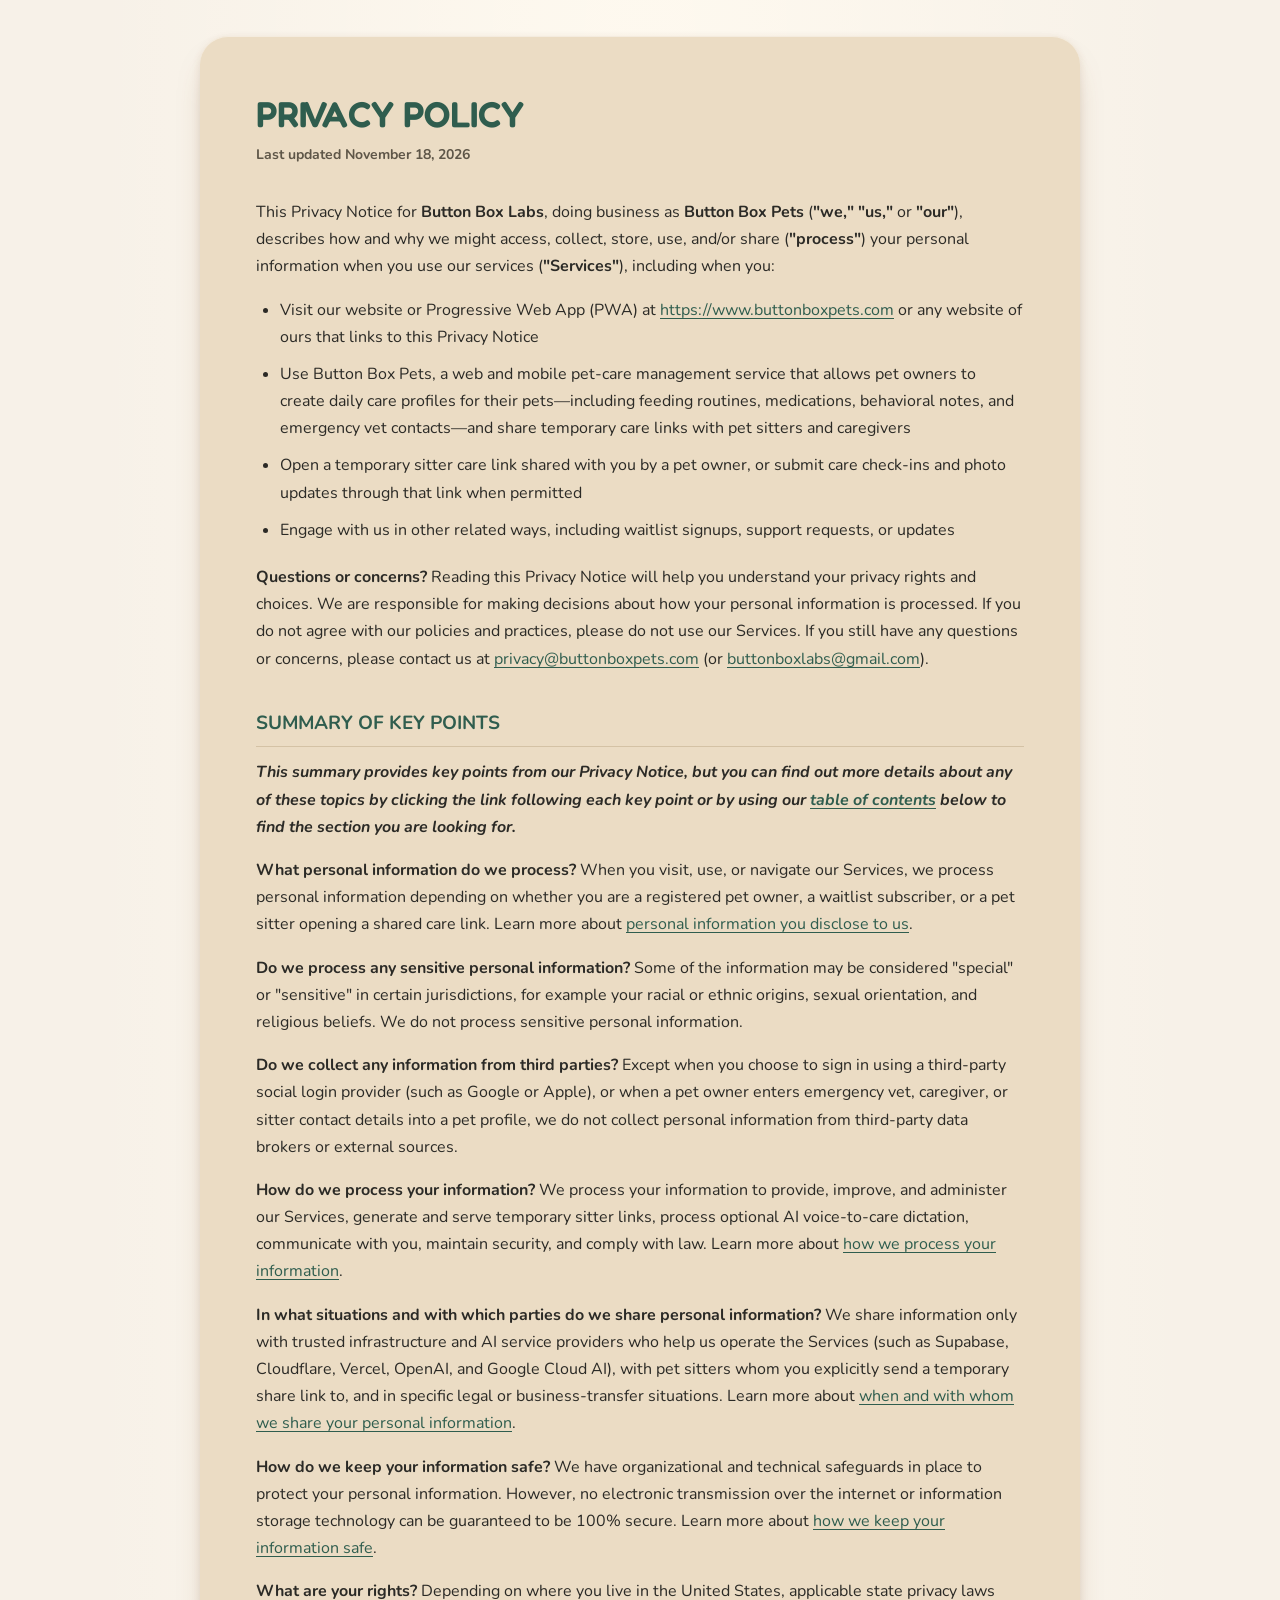
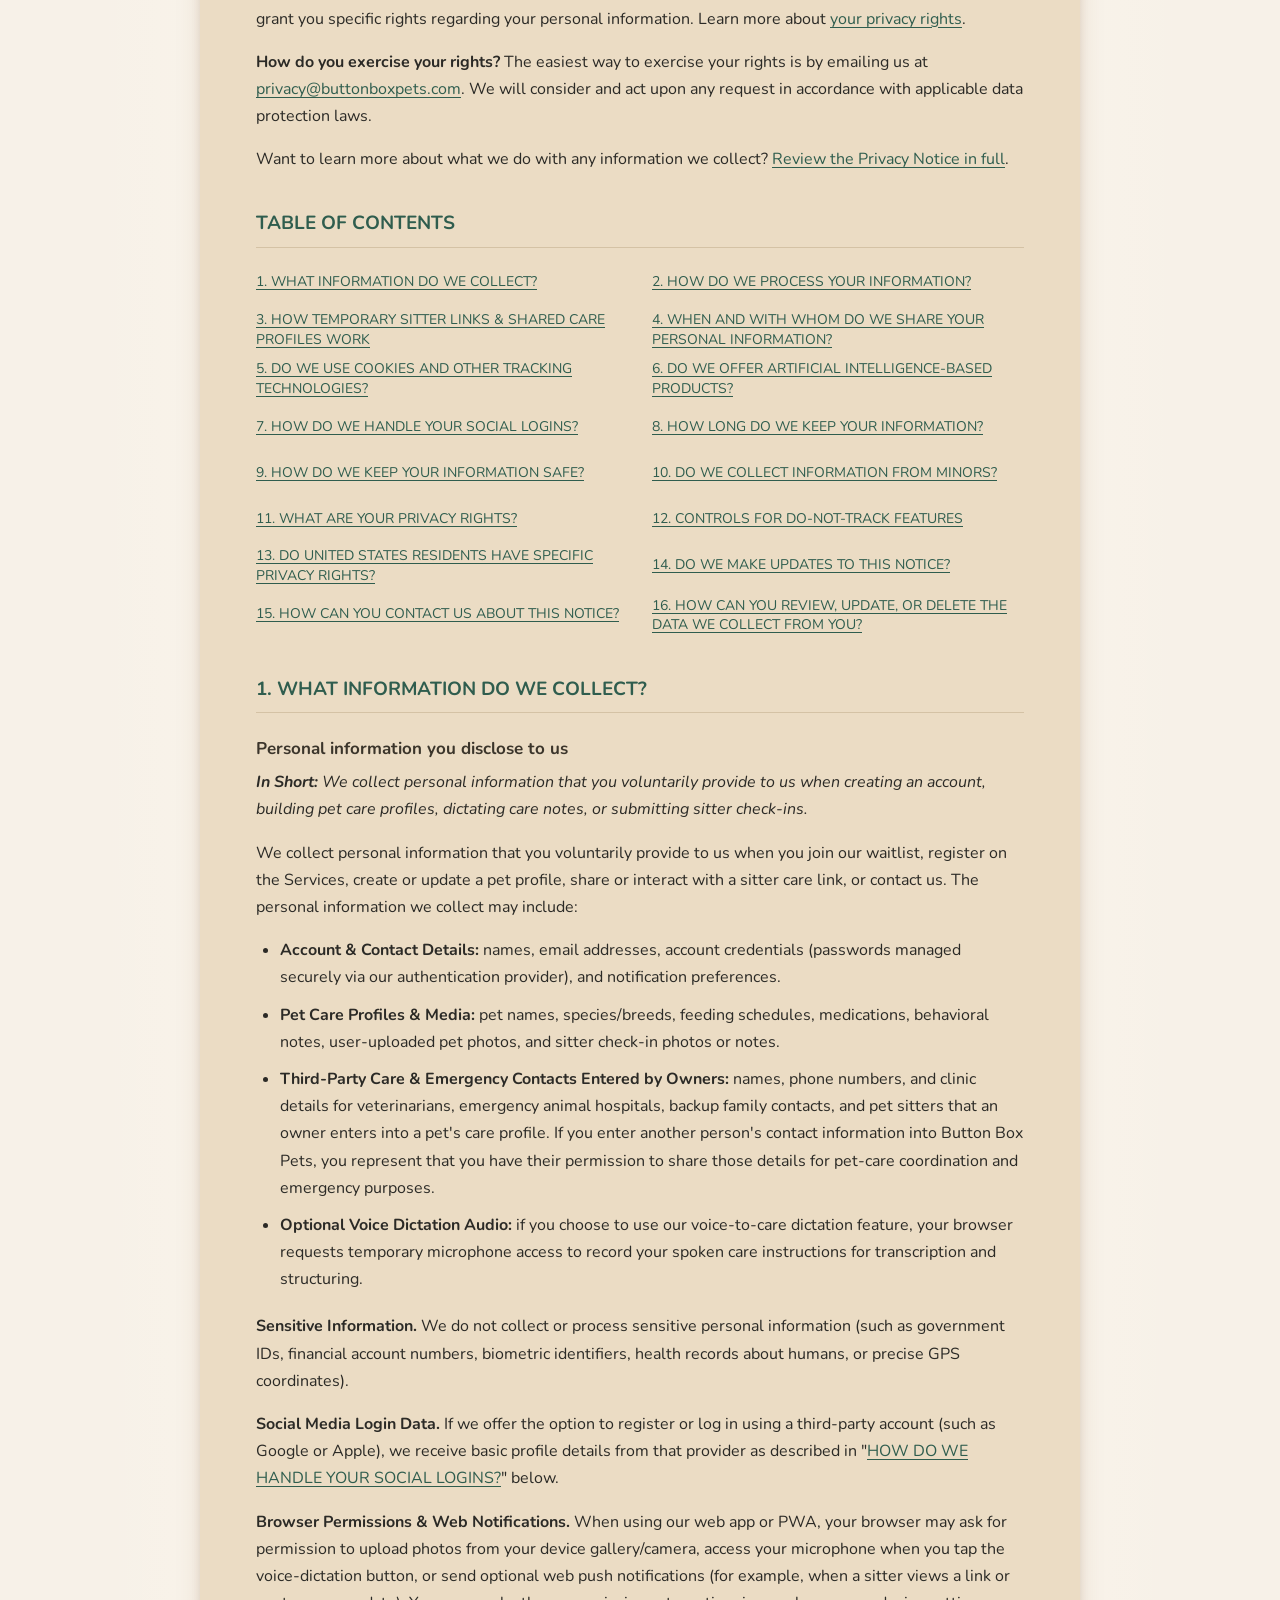
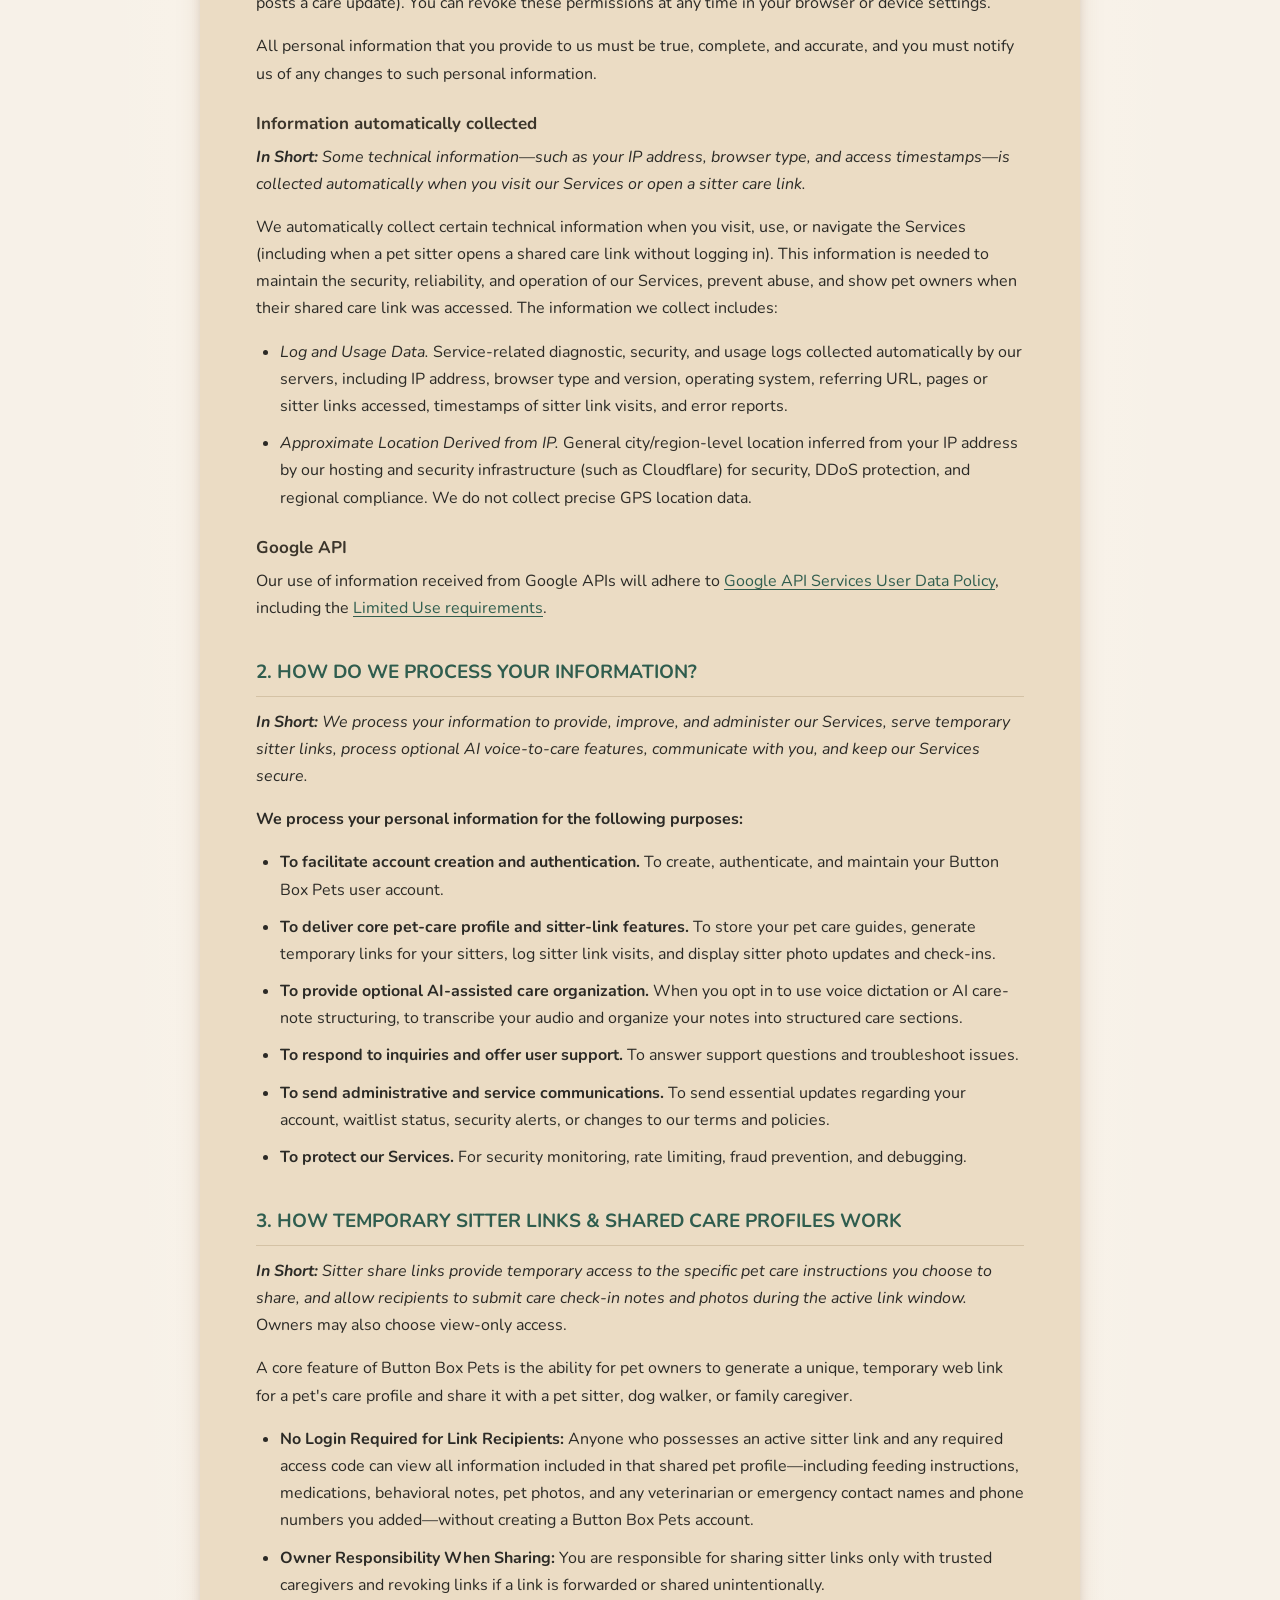
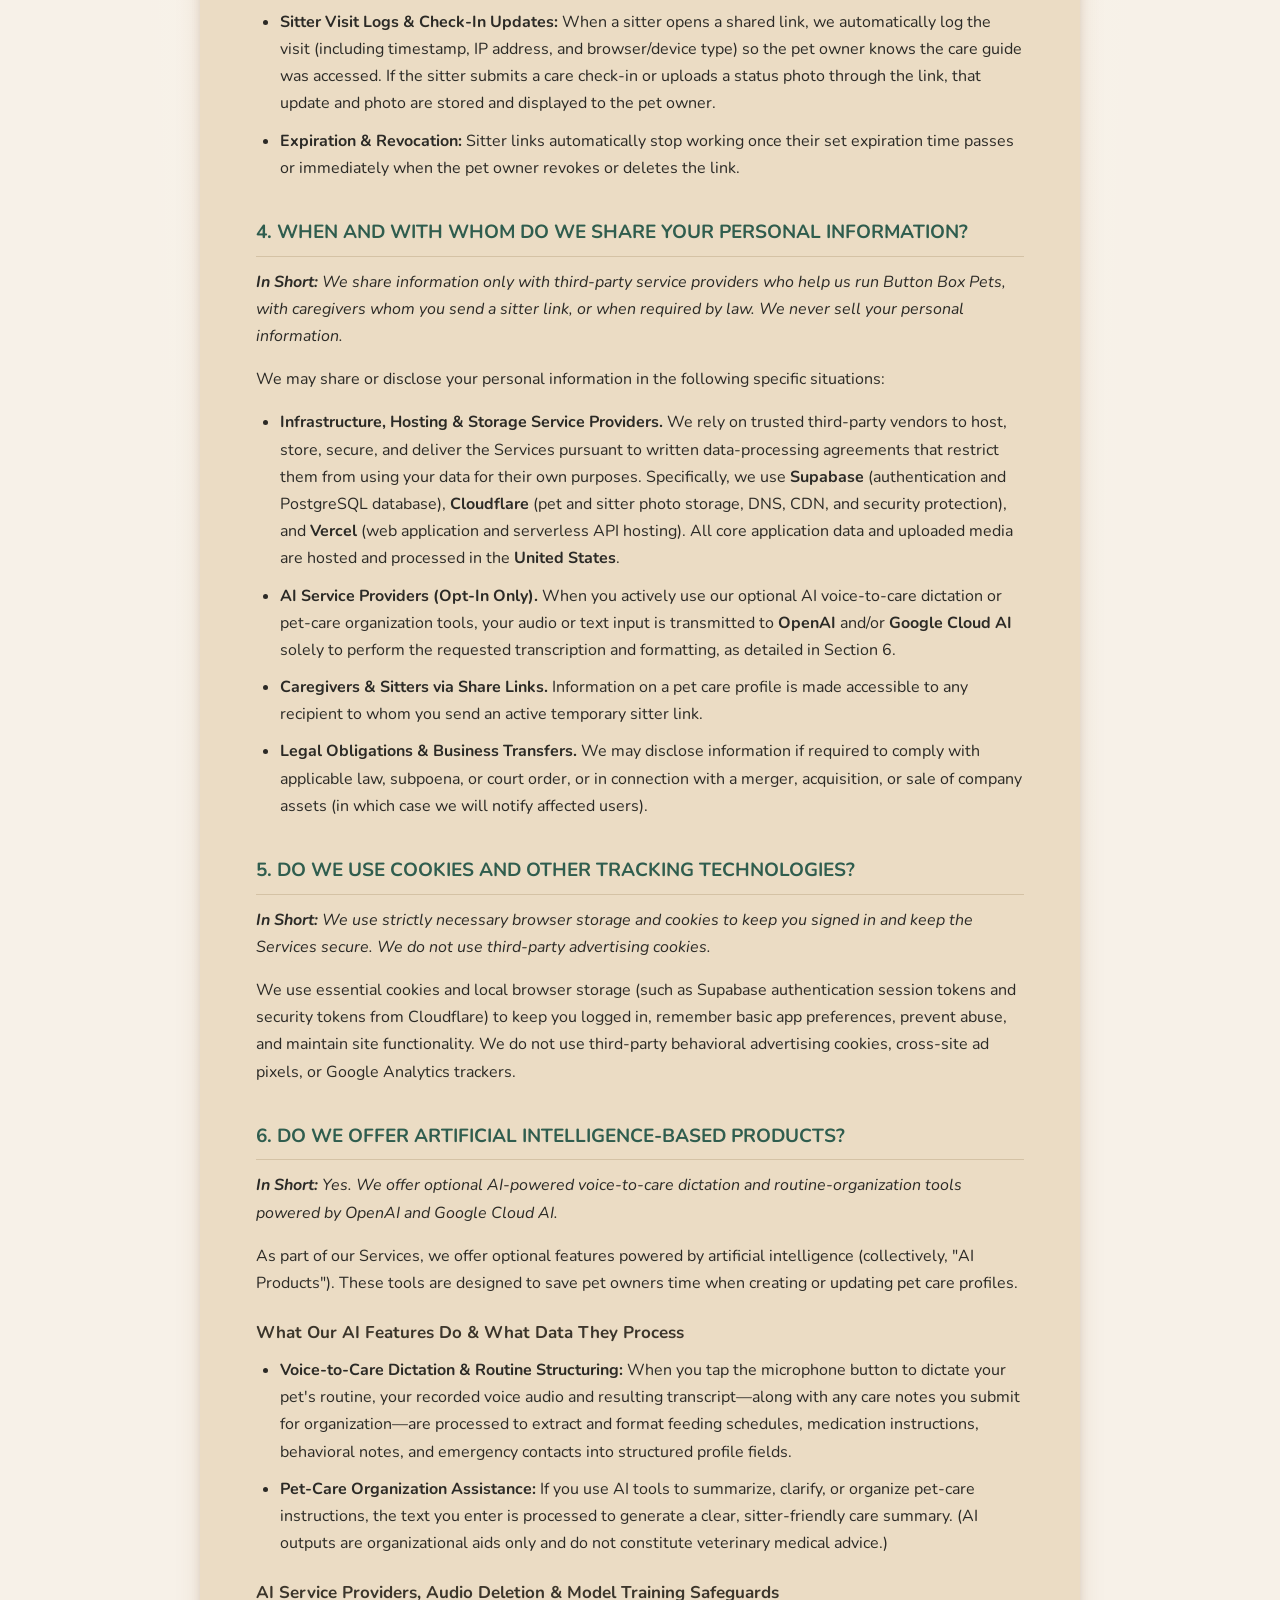
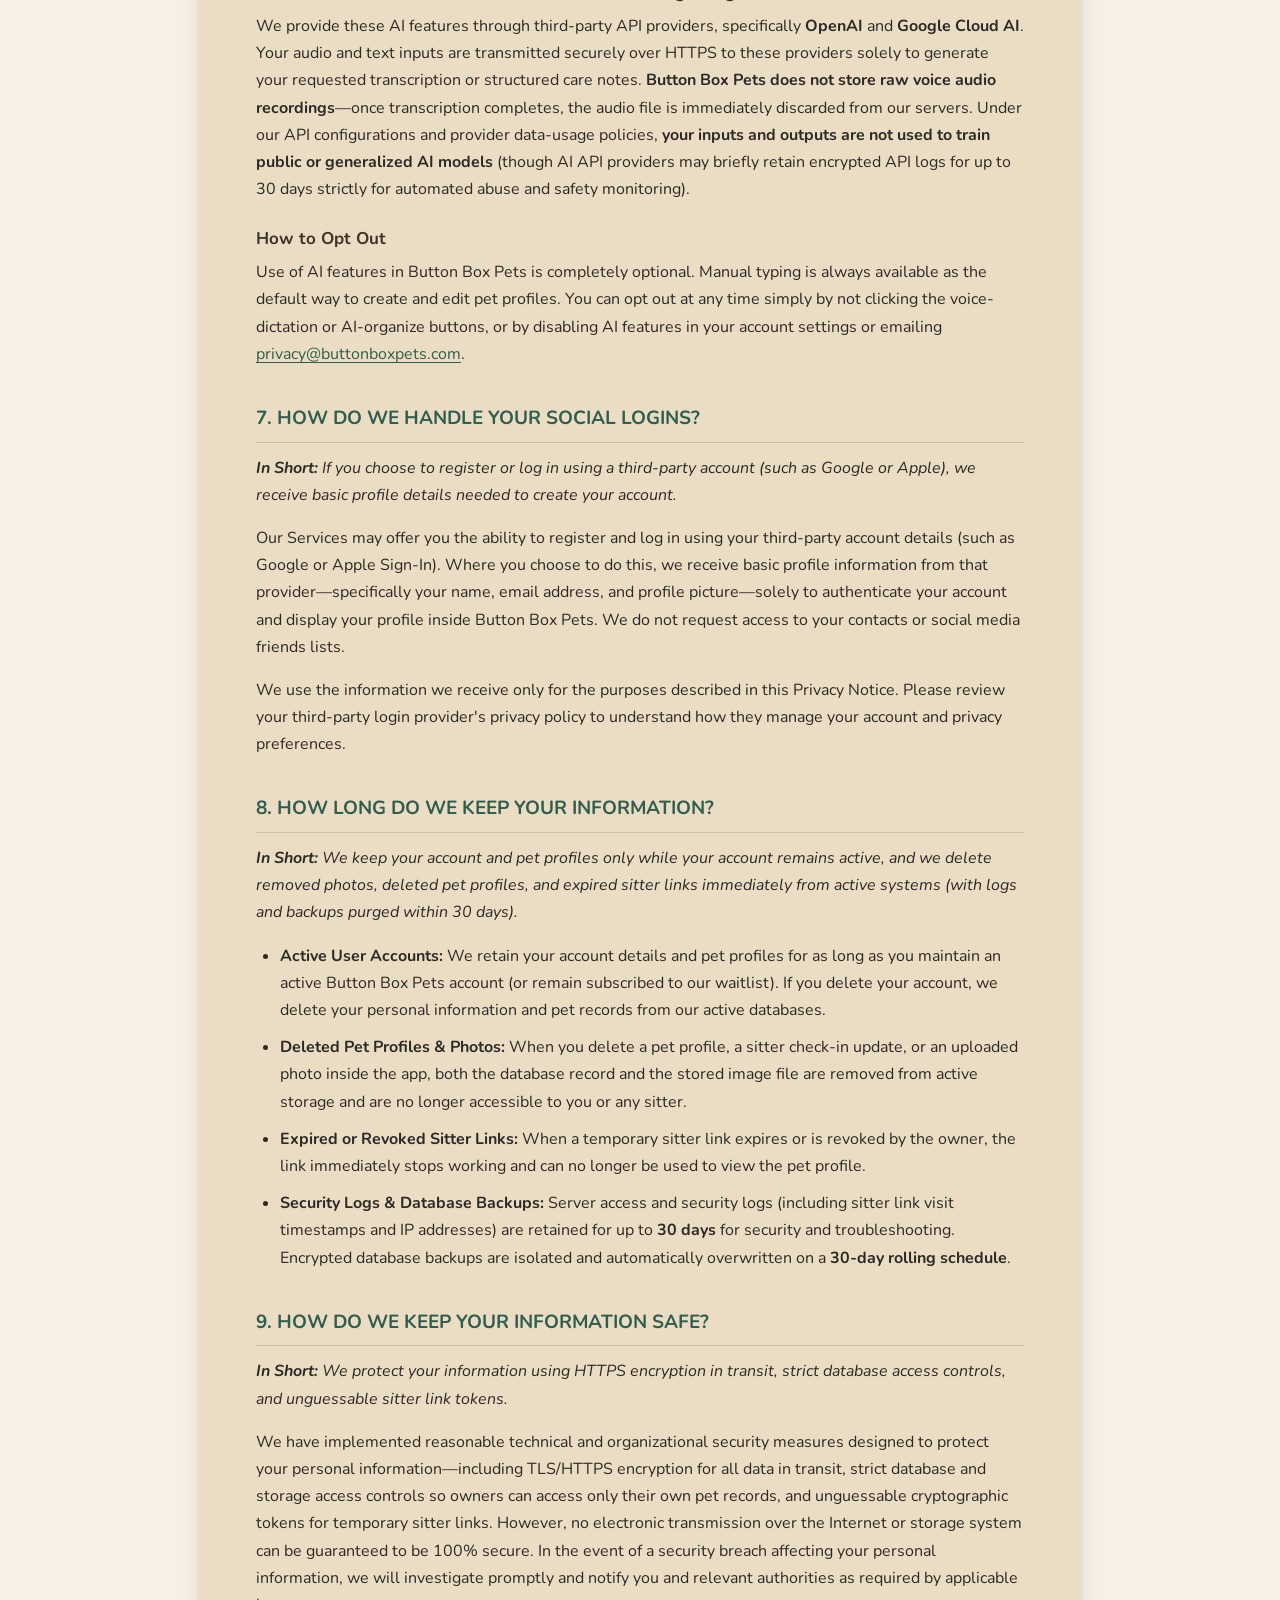
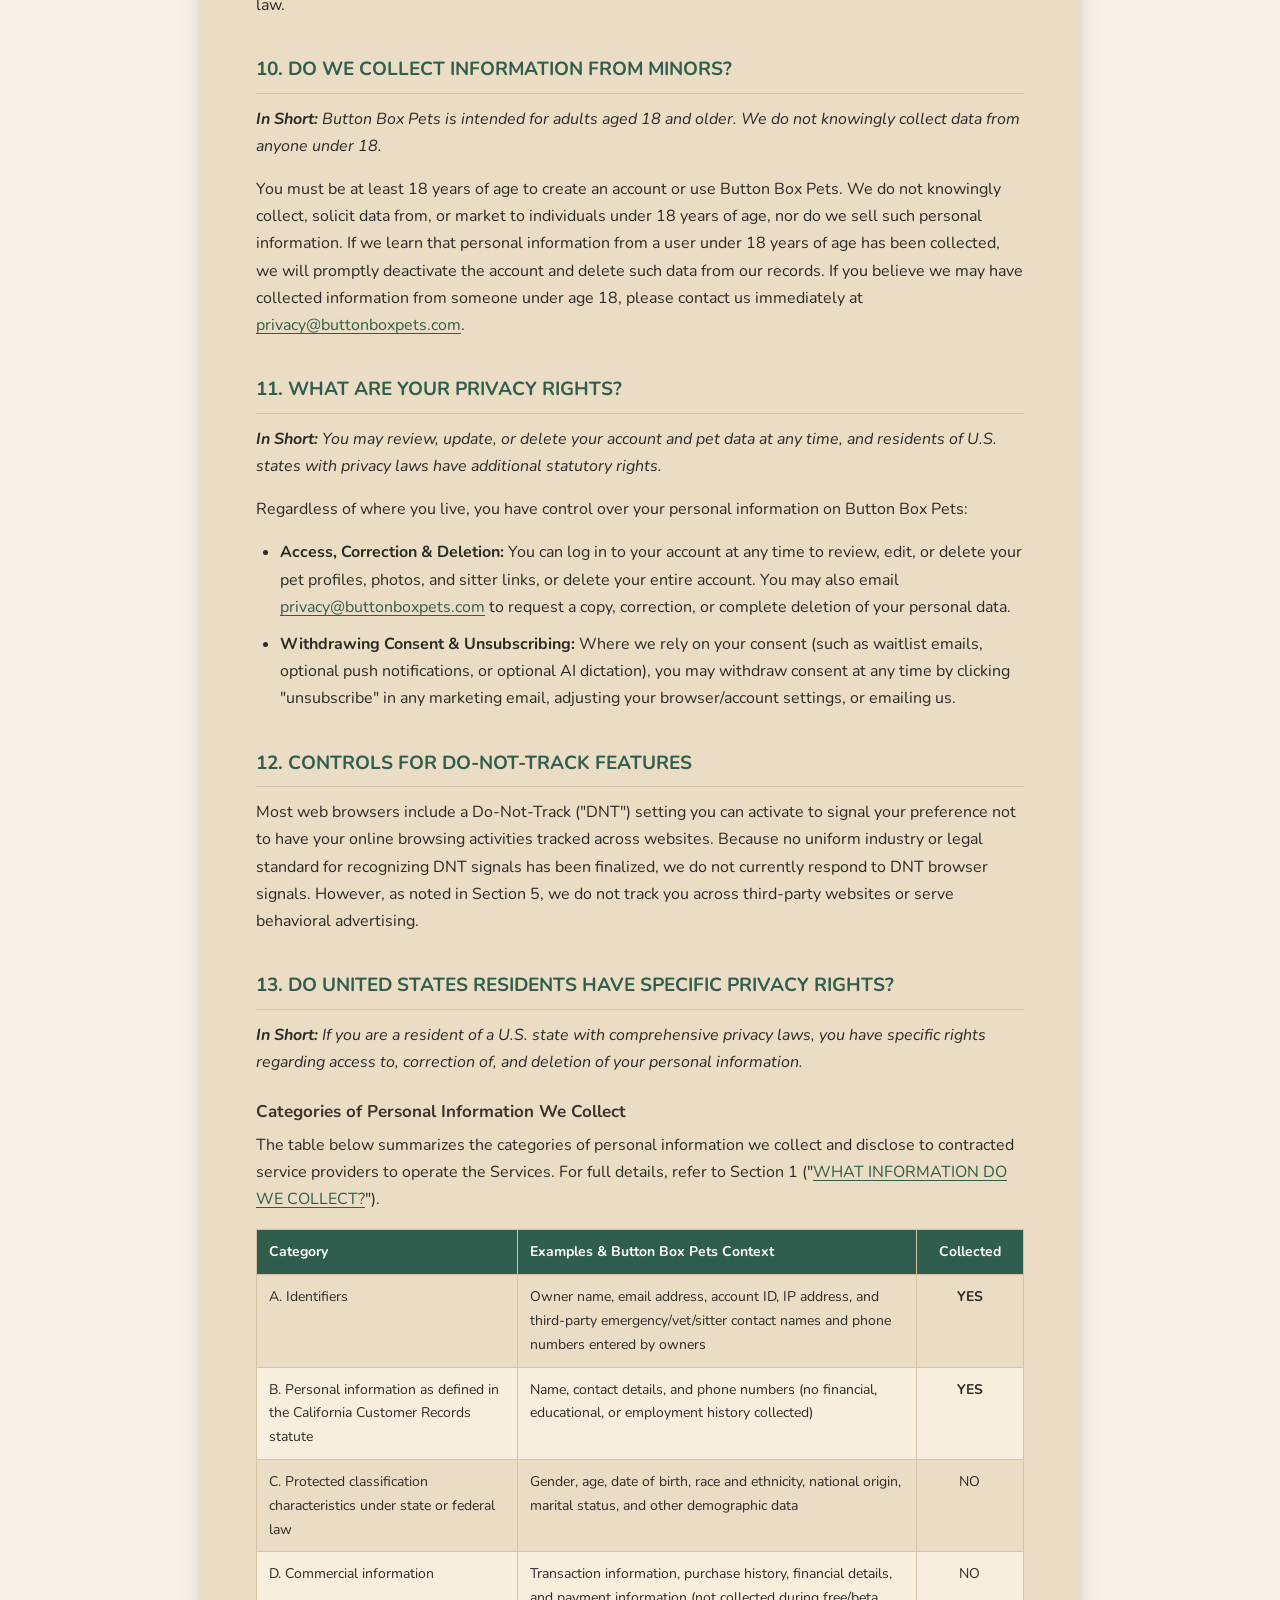
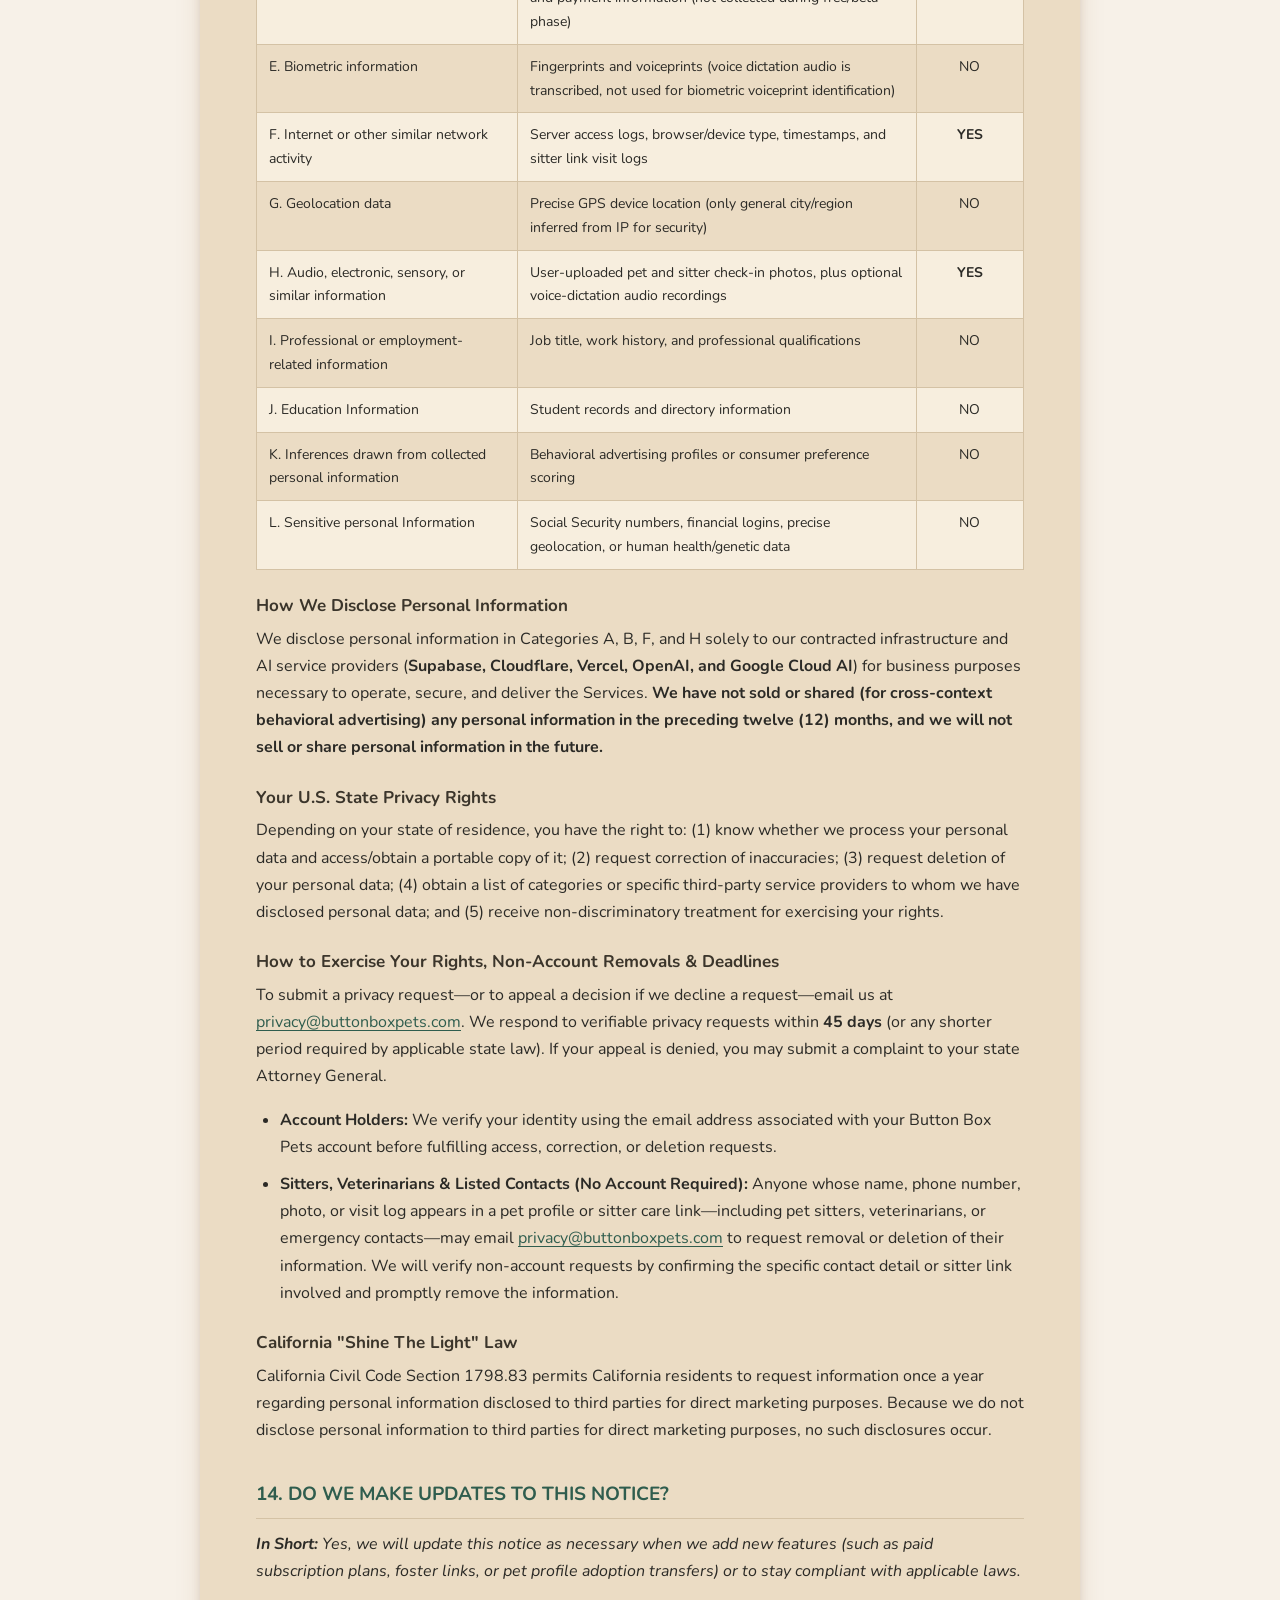
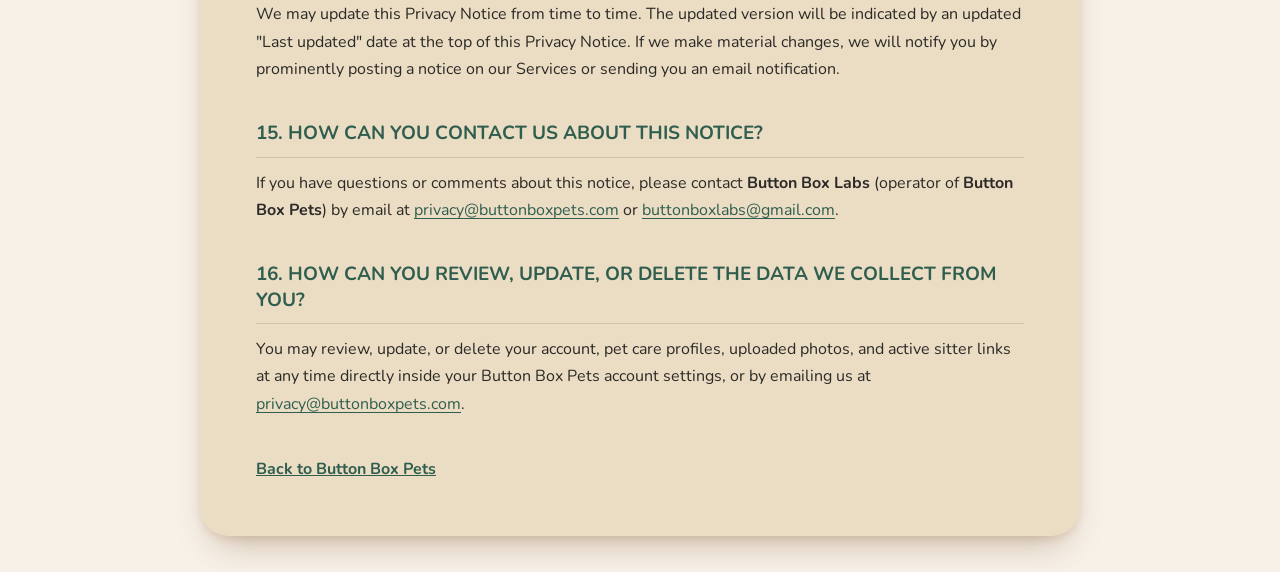
==== privacy.html @ 8d951b31 "adding legal pages" ====
<!DOCTYPE html>
<html lang="en">
  <head>
    <meta charset="UTF-8">
    <meta name="viewport" content="width=device-width, initial-scale=1">
    <meta name="theme-color" content="#F7F1E8">
    <title>Privacy Policy | Button Box Pets</title>
    <link rel="preconnect" href="https://fonts.googleapis.com">
    <link rel="preconnect" href="https://fonts.gstatic.com" crossorigin>
    <link href="https://fonts.googleapis.com/css2?family=Fredoka:wght@600&family=Nunito:wght@400;600;700;800&display=swap" rel="stylesheet">
    <link rel="stylesheet" href="legal.css">
  </head>
  <body class="legal-page">
    <main class="legal-card privacy-card">
      <article id="privacy-content" class="bbp-privacy">
      <h1>PRIVACY POLICY</h1>
        <div class="subtitle">Last updated November 18, 2026</div>
        <p>This Privacy Notice for <strong>Button Box Labs</strong>, doing business as <strong>Button Box Pets</strong> (<strong>"we," "us,"</strong> or <strong>"our"</strong>), describes how and why we might access, collect, store, use, and/or share (<strong>"process"</strong>) your personal information when you use our services (<strong>"Services"</strong>), including when you:</p>
        <ul>
          <li>Visit our website or Progressive Web App (PWA) at <a target="_blank" rel="noopener" href="https://www.buttonboxpets.com">https://www.buttonboxpets.com</a> or any website of ours that links to this Privacy Notice</li>
          <li>Use Button Box Pets, a web and mobile pet-care management service that allows pet owners to create daily care profiles for their pets—including feeding routines, medications, behavioral notes, and emergency vet contacts—and share temporary care links with pet sitters and caregivers</li>
          <li>Open a temporary sitter care link shared with you by a pet owner, or submit care check-ins and photo updates through that link when permitted</li>
          <li>Engage with us in other related ways, including waitlist signups, support requests, or updates</li>
        </ul>
        <p><strong>Questions or concerns?</strong> Reading this Privacy Notice will help you understand your privacy rights and choices. We are responsible for making decisions about how your personal information is processed. If you do not agree with our policies and practices, please do not use our Services. If you still have any questions or concerns, please contact us at <a href="mailto:privacy@buttonboxpets.com">privacy@buttonboxpets.com</a> (or <a href="mailto:buttonboxlabs@gmail.com">buttonboxlabs@gmail.com</a>).</p>
        <h2>SUMMARY OF KEY POINTS</h2>
        <p><strong><em>This summary provides key points from our Privacy Notice, but you can find out more details about any of these topics by clicking the link following each key point or by using our <a href="#toc">table of contents</a> below to find the section you are looking for.</em></strong></p>
        <p><strong>What personal information do we process?</strong> When you visit, use, or navigate our Services, we process personal information depending on whether you are a registered pet owner, a waitlist subscriber, or a pet sitter opening a shared care link. Learn more about <a href="#personalinfo">personal information you disclose to us</a>.</p>
        <p><strong>Do we process any sensitive personal information?</strong> Some of the information may be considered "special" or "sensitive" in certain jurisdictions, for example your racial or ethnic origins, sexual orientation, and religious beliefs. We do not process sensitive personal information.</p>
        <p><strong>Do we collect any information from third parties?</strong> Except when you choose to sign in using a third-party social login provider (such as Google or Apple), or when a pet owner enters emergency vet, caregiver, or sitter contact details into a pet profile, we do not collect personal information from third-party data brokers or external sources.</p>
        <p><strong>How do we process your information?</strong> We process your information to provide, improve, and administer our Services, generate and serve temporary sitter links, process optional AI voice-to-care dictation, communicate with you, maintain security, and comply with law. Learn more about <a href="#infouse">how we process your information</a>.</p>
        <p><strong>In what situations and with which parties do we share personal information?</strong> We share information only with trusted infrastructure and AI service providers who help us operate the Services (such as Supabase, Cloudflare, Vercel, OpenAI, and Google Cloud AI), with pet sitters whom you explicitly send a temporary share link to, and in specific legal or business-transfer situations. Learn more about <a href="#whoshare">when and with whom we share your personal information</a>.</p>
        <p><strong>How do we keep your information safe?</strong> We have organizational and technical safeguards in place to protect your personal information. However, no electronic transmission over the internet or information storage technology can be guaranteed to be 100% secure. Learn more about <a href="#infosafe">how we keep your information safe</a>.</p>
        <p><strong>What are your rights?</strong> Depending on where you live in the United States, applicable state privacy laws grant you specific rights regarding your personal information. Learn more about <a href="#privacyrights">your privacy rights</a>.</p>
        <p><strong>How do you exercise your rights?</strong> The easiest way to exercise your rights is by emailing us at <a href="mailto:privacy@buttonboxpets.com">privacy@buttonboxpets.com</a>. We will consider and act upon any request in accordance with applicable data protection laws.</p>
        <p>Want to learn more about what we do with any information we collect? <a href="#toc">Review the Privacy Notice in full</a>.</p>
        <h2 id="toc">TABLE OF CONTENTS</h2>
        <ul class="privacy-toc">
          <li><a href="#infocollect">1. WHAT INFORMATION DO WE COLLECT?</a></li>
          <li><a href="#infouse">2. HOW DO WE PROCESS YOUR INFORMATION?</a></li>
          <li><a href="#legalbases">3. HOW TEMPORARY SITTER LINKS &amp; SHARED CARE PROFILES WORK</a></li>
          <li><a href="#whoshare">4. WHEN AND WITH WHOM DO WE SHARE YOUR PERSONAL INFORMATION?</a></li>
          <li><a href="#cookies">5. DO WE USE COOKIES AND OTHER TRACKING TECHNOLOGIES?</a></li>
          <li><a href="#ai">6. DO WE OFFER ARTIFICIAL INTELLIGENCE-BASED PRODUCTS?</a></li>
          <li><a href="#sociallogins">7. HOW DO WE HANDLE YOUR SOCIAL LOGINS?</a></li>
          <li><a href="#inforetain">8. HOW LONG DO WE KEEP YOUR INFORMATION?</a></li>
          <li><a href="#infosafe">9. HOW DO WE KEEP YOUR INFORMATION SAFE?</a></li>
          <li><a href="#infominors">10. DO WE COLLECT INFORMATION FROM MINORS?</a></li>
          <li><a href="#privacyrights">11. WHAT ARE YOUR PRIVACY RIGHTS?</a></li>
          <li><a href="#DNT">12. CONTROLS FOR DO-NOT-TRACK FEATURES</a></li>
          <li><a href="#uslaws">13. DO UNITED STATES RESIDENTS HAVE SPECIFIC PRIVACY RIGHTS?</a></li>
          <li><a href="#policyupdates">14. DO WE MAKE UPDATES TO THIS NOTICE?</a></li>
          <li><a href="#contact">15. HOW CAN YOU CONTACT US ABOUT THIS NOTICE?</a></li>
          <li><a href="#request">16. HOW CAN YOU REVIEW, UPDATE, OR DELETE THE DATA WE COLLECT FROM YOU?</a></li>
        </ul>
        <h2 id="infocollect">1. WHAT INFORMATION DO WE COLLECT?</h2>
        <h3 id="personalinfo">Personal information you disclose to us</h3>
        <p><strong><em>In Short:</em></strong> <em>We collect personal information that you voluntarily provide to us when creating an account, building pet care profiles, dictating care notes, or submitting sitter check-ins.</em></p>
        <p>We collect personal information that you voluntarily provide to us when you join our waitlist, register on the Services, create or update a pet profile, share or interact with a sitter care link, or contact us. The personal information we collect may include:</p>
        <ul>
          <li><strong>Account &amp; Contact Details:</strong> names, email addresses, account credentials (passwords managed securely via our authentication provider), and notification preferences.</li>
          <li><strong>Pet Care Profiles &amp; Media:</strong> pet names, species/breeds, feeding schedules, medications, behavioral notes, user-uploaded pet photos, and sitter check-in photos or notes.</li>
          <li><strong>Third-Party Care &amp; Emergency Contacts Entered by Owners:</strong> names, phone numbers, and clinic details for veterinarians, emergency animal hospitals, backup family contacts, and pet sitters that an owner enters into a pet's care profile. If you enter another person's contact information into Button Box Pets, you represent that you have their permission to share those details for pet-care coordination and emergency purposes.</li>
          <li><strong>Optional Voice Dictation Audio:</strong> if you choose to use our voice-to-care dictation feature, your browser requests temporary microphone access to record your spoken care instructions for transcription and structuring.</li>
        </ul>
        <p id="sensitiveinfo"><strong>Sensitive Information.</strong> We do not collect or process sensitive personal information (such as government IDs, financial account numbers, biometric identifiers, health records about humans, or precise GPS coordinates).</p>
        <p><strong>Social Media Login Data.</strong> If we offer the option to register or log in using a third-party account (such as Google or Apple), we receive basic profile details from that provider as described in "<a href="#sociallogins">HOW DO WE HANDLE YOUR SOCIAL LOGINS?</a>" below.</p>
        <p><strong>Browser Permissions &amp; Web Notifications.</strong> When using our web app or PWA, your browser may ask for permission to upload photos from your device gallery/camera, access your microphone when you tap the voice-dictation button, or send optional web push notifications (for example, when a sitter views a link or posts a care update). You can revoke these permissions at any time in your browser or device settings.</p>
        <p>All personal information that you provide to us must be true, complete, and accurate, and you must notify us of any changes to such personal information.</p>
        <h3>Information automatically collected</h3>
        <p><strong><em>In Short:</em></strong> <em>Some technical information—such as your IP address, browser type, and access timestamps—is collected automatically when you visit our Services or open a sitter care link.</em></p>
        <p>We automatically collect certain technical information when you visit, use, or navigate the Services (including when a pet sitter opens a shared care link without logging in). This information is needed to maintain the security, reliability, and operation of our Services, prevent abuse, and show pet owners when their shared care link was accessed. The information we collect includes:</p>
        <ul>
          <li><em>Log and Usage Data.</em> Service-related diagnostic, security, and usage logs collected automatically by our servers, including IP address, browser type and version, operating system, referring URL, pages or sitter links accessed, timestamps of sitter link visits, and error reports.</li>
          <li><em>Approximate Location Derived from IP.</em> General city/region-level location inferred from your IP address by our hosting and security infrastructure (such as Cloudflare) for security, DDoS protection, and regional compliance. We do not collect precise GPS location data.</li>
        </ul>
        <h3>Google API</h3>
        <p>Our use of information received from Google APIs will adhere to <a href="https://developers.google.com/terms/api-services-user-data-policy" rel="noopener noreferrer" target="_blank">Google API Services User Data Policy</a>, including the <a href="https://developers.google.com/terms/api-services-user-data-policy#limited-use" rel="noopener noreferrer" target="_blank">Limited Use requirements</a>.</p>
        <h2 id="infouse">2. HOW DO WE PROCESS YOUR INFORMATION?</h2>
        <p><strong><em>In Short:</em></strong> <em>We process your information to provide, improve, and administer our Services, serve temporary sitter links, process optional AI voice-to-care features, communicate with you, and keep our Services secure.</em></p>
        <p><strong>We process your personal information for the following purposes:</strong></p>
        <ul>
          <li><strong>To facilitate account creation and authentication.</strong> To create, authenticate, and maintain your Button Box Pets user account.</li>
          <li><strong>To deliver core pet-care profile and sitter-link features.</strong> To store your pet care guides, generate temporary links for your sitters, log sitter link visits, and display sitter photo updates and check-ins.</li>
          <li><strong>To provide optional AI-assisted care organization.</strong> When you opt in to use voice dictation or AI care-note structuring, to transcribe your audio and organize your notes into structured care sections.</li>
          <li><strong>To respond to inquiries and offer user support.</strong> To answer support questions and troubleshoot issues.</li>
          <li><strong>To send administrative and service communications.</strong> To send essential updates regarding your account, waitlist status, security alerts, or changes to our terms and policies.</li>
          <li><strong>To protect our Services.</strong> For security monitoring, rate limiting, fraud prevention, and debugging.</li>
        </ul>
        <h2 id="legalbases">3. HOW TEMPORARY SITTER LINKS &amp; SHARED CARE PROFILES WORK</h2>
        <p><strong><em>In Short:</em></strong> <em>Sitter share links provide temporary access to the specific pet care instructions you choose to share, and allow recipients to submit care check-in notes and photos during the active link window.</em> Owners may also choose view-only access.</p>
        <p>A core feature of Button Box Pets is the ability for pet owners to generate a unique, temporary web link for a pet's care profile and share it with a pet sitter, dog walker, or family caregiver.</p>
        <ul>
          <li><strong>No Login Required for Link Recipients:</strong> Anyone who possesses an active sitter link and any required access code can view all information included in that shared pet profile—including feeding instructions, medications, behavioral notes, pet photos, and any veterinarian or emergency contact names and phone numbers you added—without creating a Button Box Pets account.</li>
          <li><strong>Owner Responsibility When Sharing:</strong> You are responsible for sharing sitter links only with trusted caregivers and revoking links if a link is forwarded or shared unintentionally.</li>
          <li><strong>Sitter Visit Logs &amp; Check-In Updates:</strong> When a sitter opens a shared link, we automatically log the visit (including timestamp, IP address, and browser/device type) so the pet owner knows the care guide was accessed. If the sitter submits a care check-in or uploads a status photo through the link, that update and photo are stored and displayed to the pet owner.</li>
          <li><strong>Expiration &amp; Revocation:</strong> Sitter links automatically stop working once their set expiration time passes or immediately when the pet owner revokes or deletes the link.</li>
        </ul>
        <h2 id="whoshare">4. WHEN AND WITH WHOM DO WE SHARE YOUR PERSONAL INFORMATION?</h2>
        <p><strong><em>In Short:</em></strong> <em>We share information only with third-party service providers who help us run Button Box Pets, with caregivers whom you send a sitter link, or when required by law. We never sell your personal information.</em></p>
        <p>We may share or disclose your personal information in the following specific situations:</p>
        <ul>
          <li><strong>Infrastructure, Hosting &amp; Storage Service Providers.</strong> We rely on trusted third-party vendors to host, store, secure, and deliver the Services pursuant to written data-processing agreements that restrict them from using your data for their own purposes. Specifically, we use <strong>Supabase</strong> (authentication and PostgreSQL database), <strong>Cloudflare</strong> (pet and sitter photo storage, DNS, CDN, and security protection), and <strong>Vercel</strong> (web application and serverless API hosting). All core application data and uploaded media are hosted and processed in the <strong>United States</strong>.</li>
          <li><strong>AI Service Providers (Opt-In Only).</strong> When you actively use our optional AI voice-to-care dictation or pet-care organization tools, your audio or text input is transmitted to <strong>OpenAI</strong> and/or <strong>Google Cloud AI</strong> solely to perform the requested transcription and formatting, as detailed in Section 6.</li>
          <li><strong>Caregivers &amp; Sitters via Share Links.</strong> Information on a pet care profile is made accessible to any recipient to whom you send an active temporary sitter link.</li>
          <li><strong>Legal Obligations &amp; Business Transfers.</strong> We may disclose information if required to comply with applicable law, subpoena, or court order, or in connection with a merger, acquisition, or sale of company assets (in which case we will notify affected users).</li>
        </ul>
        <h2 id="cookies">5. DO WE USE COOKIES AND OTHER TRACKING TECHNOLOGIES?</h2>
        <p><strong><em>In Short:</em></strong> <em>We use strictly necessary browser storage and cookies to keep you signed in and keep the Services secure. We do not use third-party advertising cookies.</em></p>
        <p>We use essential cookies and local browser storage (such as Supabase authentication session tokens and security tokens from Cloudflare) to keep you logged in, remember basic app preferences, prevent abuse, and maintain site functionality. We do not use third-party behavioral advertising cookies, cross-site ad pixels, or Google Analytics trackers.</p>
        <h2 id="ai">6. DO WE OFFER ARTIFICIAL INTELLIGENCE-BASED PRODUCTS?</h2>
        <p><strong><em>In Short:</em></strong> <em>Yes. We offer optional AI-powered voice-to-care dictation and routine-organization tools powered by OpenAI and Google Cloud AI.</em></p>
        <p>As part of our Services, we offer optional features powered by artificial intelligence (collectively, "AI Products"). These tools are designed to save pet owners time when creating or updating pet care profiles.</p>
        <h3>What Our AI Features Do &amp; What Data They Process</h3>
        <ul>
          <li><strong>Voice-to-Care Dictation &amp; Routine Structuring:</strong> When you tap the microphone button to dictate your pet's routine, your recorded voice audio and resulting transcript—along with any care notes you submit for organization—are processed to extract and format feeding schedules, medication instructions, behavioral notes, and emergency contacts into structured profile fields.</li>
          <li><strong>Pet-Care Organization Assistance:</strong> If you use AI tools to summarize, clarify, or organize pet-care instructions, the text you enter is processed to generate a clear, sitter-friendly care summary. (AI outputs are organizational aids only and do not constitute veterinary medical advice.)</li>
        </ul>
        <h3>AI Service Providers, Audio Deletion &amp; Model Training Safeguards</h3>
        <p>We provide these AI features through third-party API providers, specifically <strong>OpenAI</strong> and <strong>Google Cloud AI</strong>. Your audio and text inputs are transmitted securely over HTTPS to these providers solely to generate your requested transcription or structured care notes. <strong>Button Box Pets does not store raw voice audio recordings</strong>—once transcription completes, the audio file is immediately discarded from our servers. Under our API configurations and provider data-usage policies, <strong>your inputs and outputs are not used to train public or generalized AI models</strong> (though AI API providers may briefly retain encrypted API logs for up to 30 days strictly for automated abuse and safety monitoring).</p>
        <h3>How to Opt Out</h3>
        <p>Use of AI features in Button Box Pets is completely optional. Manual typing is always available as the default way to create and edit pet profiles. You can opt out at any time simply by not clicking the voice-dictation or AI-organize buttons, or by disabling AI features in your account settings or emailing <a href="mailto:privacy@buttonboxpets.com">privacy@buttonboxpets.com</a>.</p>
        <h2 id="sociallogins">7. HOW DO WE HANDLE YOUR SOCIAL LOGINS?</h2>
        <p><strong><em>In Short:</em></strong> <em>If you choose to register or log in using a third-party account (such as Google or Apple), we receive basic profile details needed to create your account.</em></p>
        <p>Our Services may offer you the ability to register and log in using your third-party account details (such as Google or Apple Sign-In). Where you choose to do this, we receive basic profile information from that provider—specifically your name, email address, and profile picture—solely to authenticate your account and display your profile inside Button Box Pets. We do not request access to your contacts or social media friends lists.</p>
        <p>We use the information we receive only for the purposes described in this Privacy Notice. Please review your third-party login provider's privacy policy to understand how they manage your account and privacy preferences.</p>
        <h2 id="inforetain">8. HOW LONG DO WE KEEP YOUR INFORMATION?</h2>
        <p><strong><em>In Short:</em></strong> <em>We keep your account and pet profiles only while your account remains active, and we delete removed photos, deleted pet profiles, and expired sitter links immediately from active systems (with logs and backups purged within 30 days).</em></p>
        <ul>
          <li><strong>Active User Accounts:</strong> We retain your account details and pet profiles for as long as you maintain an active Button Box Pets account (or remain subscribed to our waitlist). If you delete your account, we delete your personal information and pet records from our active databases.</li>
          <li><strong>Deleted Pet Profiles &amp; Photos:</strong> When you delete a pet profile, a sitter check-in update, or an uploaded photo inside the app, both the database record and the stored image file are removed from active storage and are no longer accessible to you or any sitter.</li>
          <li><strong>Expired or Revoked Sitter Links:</strong> When a temporary sitter link expires or is revoked by the owner, the link immediately stops working and can no longer be used to view the pet profile.</li>
          <li><strong>Security Logs &amp; Database Backups:</strong> Server access and security logs (including sitter link visit timestamps and IP addresses) are retained for up to <strong>30 days</strong> for security and troubleshooting. Encrypted database backups are isolated and automatically overwritten on a <strong>30-day rolling schedule</strong>.</li>
        </ul>
        <h2 id="infosafe">9. HOW DO WE KEEP YOUR INFORMATION SAFE?</h2>
        <p><strong><em>In Short:</em></strong> <em>We protect your information using HTTPS encryption in transit, strict database access controls, and unguessable sitter link tokens.</em></p>
        <p>We have implemented reasonable technical and organizational security measures designed to protect your personal information—including TLS/HTTPS encryption for all data in transit, strict database and storage access controls so owners can access only their own pet records, and unguessable cryptographic tokens for temporary sitter links. However, no electronic transmission over the Internet or storage system can be guaranteed to be 100% secure. In the event of a security breach affecting your personal information, we will investigate promptly and notify you and relevant authorities as required by applicable law.</p>
        <h2 id="infominors">10. DO WE COLLECT INFORMATION FROM MINORS?</h2>
        <p><strong><em>In Short:</em></strong> <em>Button Box Pets is intended for adults aged 18 and older. We do not knowingly collect data from anyone under 18.</em></p>
        <p>You must be at least 18 years of age to create an account or use Button Box Pets. We do not knowingly collect, solicit data from, or market to individuals under 18 years of age, nor do we sell such personal information. If we learn that personal information from a user under 18 years of age has been collected, we will promptly deactivate the account and delete such data from our records. If you believe we may have collected information from someone under age 18, please contact us immediately at <a href="mailto:privacy@buttonboxpets.com">privacy@buttonboxpets.com</a>.</p>
        <h2 id="privacyrights">11. WHAT ARE YOUR PRIVACY RIGHTS?</h2>
        <p><strong><em>In Short:</em></strong> <em>You may review, update, or delete your account and pet data at any time, and residents of U.S. states with privacy laws have additional statutory rights.</em></p>
        <p>Regardless of where you live, you have control over your personal information on Button Box Pets:</p>
        <ul>
          <li><strong>Access, Correction &amp; Deletion:</strong> You can log in to your account at any time to review, edit, or delete your pet profiles, photos, and sitter links, or delete your entire account. You may also email <a href="mailto:privacy@buttonboxpets.com">privacy@buttonboxpets.com</a> to request a copy, correction, or complete deletion of your personal data.</li>
          <li><strong>Withdrawing Consent &amp; Unsubscribing:</strong> Where we rely on your consent (such as waitlist emails, optional push notifications, or optional AI dictation), you may withdraw consent at any time by clicking "unsubscribe" in any marketing email, adjusting your browser/account settings, or emailing us.</li>
        </ul>
        <h2 id="DNT">12. CONTROLS FOR DO-NOT-TRACK FEATURES</h2>
        <p>Most web browsers include a Do-Not-Track ("DNT") setting you can activate to signal your preference not to have your online browsing activities tracked across websites. Because no uniform industry or legal standard for recognizing DNT signals has been finalized, we do not currently respond to DNT browser signals. However, as noted in Section 5, we do not track you across third-party websites or serve behavioral advertising.</p>
        <h2 id="uslaws">13. DO UNITED STATES RESIDENTS HAVE SPECIFIC PRIVACY RIGHTS?</h2>
        <p><strong><em>In Short:</em></strong> <em>If you are a resident of a U.S. state with comprehensive privacy laws, you have specific rights regarding access to, correction of, and deletion of your personal information.</em></p>
        <h3>Categories of Personal Information We Collect</h3>
        <p>The table below summarizes the categories of personal information we collect and disclose to contracted service providers to operate the Services. For full details, refer to Section 1 ("<a href="#infocollect">WHAT INFORMATION DO WE COLLECT?</a>").</p>
        <p class="privacy-table-hint">Scroll sideways to view the full table.</p>
        <div class="privacy-table-wrap" role="region" aria-label="Categories of personal information" tabindex="0">
          <table>
          <thead>
            <tr>
              <th scope="col" style="width: 34%;">Category</th>
              <th scope="col" style="width: 52%;">Examples &amp; Button Box Pets Context</th>
              <th scope="col" style="width: 14%; text-align: center;">Collected</th>
            </tr>
          </thead>
          <tbody>
            <tr>
              <td>A. Identifiers</td>
              <td>Owner name, email address, account ID, IP address, and third-party emergency/vet/sitter contact names and phone numbers entered by owners</td>
              <td style="text-align: center;"><strong>YES</strong></td>
            </tr>
            <tr>
              <td>B. Personal information as defined in the California Customer Records statute</td>
              <td>Name, contact details, and phone numbers (no financial, educational, or employment history collected)</td>
              <td style="text-align: center;"><strong>YES</strong></td>
            </tr>
            <tr>
              <td>C. Protected classification characteristics under state or federal law</td>
              <td>Gender, age, date of birth, race and ethnicity, national origin, marital status, and other demographic data</td>
              <td style="text-align: center;">NO</td>
            </tr>
            <tr>
              <td>D. Commercial information</td>
              <td>Transaction information, purchase history, financial details, and payment information (not collected during free/beta phase)</td>
              <td style="text-align: center;">NO</td>
            </tr>
            <tr>
              <td>E. Biometric information</td>
              <td>Fingerprints and voiceprints (voice dictation audio is transcribed, not used for biometric voiceprint identification)</td>
              <td style="text-align: center;">NO</td>
            </tr>
            <tr>
              <td>F. Internet or other similar network activity</td>
              <td>Server access logs, browser/device type, timestamps, and sitter link visit logs</td>
              <td style="text-align: center;"><strong>YES</strong></td>
            </tr>
            <tr>
              <td>G. Geolocation data</td>
              <td>Precise GPS device location (only general city/region inferred from IP for security)</td>
              <td style="text-align: center;">NO</td>
            </tr>
            <tr>
              <td>H. Audio, electronic, sensory, or similar information</td>
              <td>User-uploaded pet and sitter check-in photos, plus optional voice-dictation audio recordings</td>
              <td style="text-align: center;"><strong>YES</strong></td>
            </tr>
            <tr>
              <td>I. Professional or employment-related information</td>
              <td>Job title, work history, and professional qualifications</td>
              <td style="text-align: center;">NO</td>
            </tr>
            <tr>
              <td>J. Education Information</td>
              <td>Student records and directory information</td>
              <td style="text-align: center;">NO</td>
            </tr>
            <tr>
              <td>K. Inferences drawn from collected personal information</td>
              <td>Behavioral advertising profiles or consumer preference scoring</td>
              <td style="text-align: center;">NO</td>
            </tr>
            <tr>
              <td>L. Sensitive personal Information</td>
              <td>Social Security numbers, financial logins, precise geolocation, or human health/genetic data</td>
              <td style="text-align: center;">NO</td>
            </tr>
          </tbody>
        </table>
        </div>
        <h3>How We Disclose Personal Information</h3>
        <p>We disclose personal information in Categories A, B, F, and H solely to our contracted infrastructure and AI service providers (<strong>Supabase, Cloudflare, Vercel, OpenAI, and Google Cloud AI</strong>) for business purposes necessary to operate, secure, and deliver the Services. <strong>We have not sold or shared (for cross-context behavioral advertising) any personal information in the preceding twelve (12) months, and we will not sell or share personal information in the future.</strong></p>
        <h3>Your U.S. State Privacy Rights</h3>
        <p>Depending on your state of residence, you have the right to: (1) know whether we process your personal data and access/obtain a portable copy of it; (2) request correction of inaccuracies; (3) request deletion of your personal data; (4) obtain a list of categories or specific third-party service providers to whom we have disclosed personal data; and (5) receive non-discriminatory treatment for exercising your rights.</p>
        <h3>How to Exercise Your Rights, Non-Account Removals &amp; Deadlines</h3>
        <p>To submit a privacy request—or to appeal a decision if we decline a request—email us at <a href="mailto:privacy@buttonboxpets.com">privacy@buttonboxpets.com</a>. We respond to verifiable privacy requests within <strong>45 days</strong> (or any shorter period required by applicable state law). If your appeal is denied, you may submit a complaint to your state Attorney General.</p>
        <ul>
          <li><strong>Account Holders:</strong> We verify your identity using the email address associated with your Button Box Pets account before fulfilling access, correction, or deletion requests.</li>
          <li><strong>Sitters, Veterinarians &amp; Listed Contacts (No Account Required):</strong> Anyone whose name, phone number, photo, or visit log appears in a pet profile or sitter care link—including pet sitters, veterinarians, or emergency contacts—may email <a href="mailto:privacy@buttonboxpets.com">privacy@buttonboxpets.com</a> to request removal or deletion of their information. We will verify non-account requests by confirming the specific contact detail or sitter link involved and promptly remove the information.</li>
        </ul>
        <h3>California "Shine The Light" Law</h3>
        <p>California Civil Code Section 1798.83 permits California residents to request information once a year regarding personal information disclosed to third parties for direct marketing purposes. Because we do not disclose personal information to third parties for direct marketing purposes, no such disclosures occur.</p>
        <h2 id="policyupdates">14. DO WE MAKE UPDATES TO THIS NOTICE?</h2>
        <p><strong><em>In Short:</em></strong> <em>Yes, we will update this notice as necessary when we add new features (such as paid subscription plans, foster links, or pet profile adoption transfers) or to stay compliant with applicable laws.</em></p>
        <p>We may update this Privacy Notice from time to time. The updated version will be indicated by an updated "Last updated" date at the top of this Privacy Notice. If we make material changes, we will notify you by prominently posting a notice on our Services or sending you an email notification.</p>
        <h2 id="contact">15. HOW CAN YOU CONTACT US ABOUT THIS NOTICE?</h2>
        <p>If you have questions or comments about this notice, please contact <strong>Button Box Labs</strong> (operator of <strong>Button Box Pets</strong>) by email at <a href="mailto:privacy@buttonboxpets.com">privacy@buttonboxpets.com</a> or <a href="mailto:buttonboxlabs@gmail.com">buttonboxlabs@gmail.com</a>.</p>
        <h2 id="request">16. HOW CAN YOU REVIEW, UPDATE, OR DELETE THE DATA WE COLLECT FROM YOU?</h2>
        <p>You may review, update, or delete your account, pet care profiles, uploaded photos, and active sitter links at any time directly inside your Button Box Pets account settings, or by emailing us at <a href="mailto:privacy@buttonboxpets.com">privacy@buttonboxpets.com</a>.</p>
      </article>
      <a href="/">Back to Button Box Pets</a>
    </main>
  </body>
</html>
---- legal.css ----
:root {
  color-scheme: light;
  --auth-cream: #F7F1E8;
  --auth-glow: #FFFAF0;
  --auth-tan: #EBDCC4;
  --auth-green: #2F5D4E;
  --auth-text: #2B2A26;
  --auth-label: #3B352B;
  --auth-secondary: #4A4337;
  --auth-muted: #5E5648;
  --auth-border: #D4C2A5;
  --auth-card-radius: 28px;
}

* {
  box-sizing: border-box;
}

body.legal-page {
  min-height: 100dvh;
  margin: 0;
  padding: 36px 20px;
  background: radial-gradient(ellipse at 50% 12%, var(--auth-glow), transparent 34rem), var(--auth-cream);
  color: var(--auth-text);
  font-family: Nunito, sans-serif;
}

.legal-card {
  position: relative;
  margin: 0 auto;
  border: 0;
  border-radius: var(--auth-card-radius);
  padding: 26px 22px;
  background: var(--auth-tan);
  box-shadow: 0 20px 36px -16px rgba(120,74,36,.4), 0 3px 8px rgba(120,74,36,.12), inset 0 1px 0 rgba(255,255,255,.45);
}

.legal-card:is(.terms-card, .privacy-card) {
  max-width: 880px;
  padding: clamp(24px, 5vw, 56px);
}

.legal-card h1 {
  color: var(--auth-green);
  font: 600 32px Fredoka, sans-serif;
}

:is(.bbp-terms, .bbp-privacy) {
  color: var(--auth-text);
  font-size: 16px;
  line-height: 1.7;
  overflow-wrap: anywhere;
}

:is(.bbp-terms, .bbp-privacy) h1 {
  margin: 0;
  font-size: clamp(27px, 5vw, 36px);
  line-height: 1.2;
}

:is(.bbp-terms, .bbp-privacy) .subtitle {
  margin: 8px 0 32px;
  color: var(--auth-muted);
  font-size: 14px;
  font-weight: 700;
}

:is(.bbp-terms, .bbp-privacy) h2 {
  margin: 38px 0 12px;
  padding-bottom: 10px;
  border-bottom: 1px solid var(--auth-border);
  color: var(--auth-green);
  font-size: 19px;
  line-height: 1.35;
  scroll-margin-top: 20px;
}

:is(.bbp-terms, .bbp-privacy) h3 {
  margin: 24px 0 8px;
  color: var(--auth-label);
  font-size: 17px;
  line-height: 1.4;
}

:is(.bbp-terms, .bbp-privacy) p {
  margin: 0 0 16px;
}

:is(.bbp-terms, .bbp-privacy) ul {
  margin: 12px 0 20px;
  padding-left: 24px;
}

:is(.bbp-terms, .bbp-privacy) li {
  margin-bottom: 10px;
}

.legal-card :is(.bbp-terms, .bbp-privacy) a {
  display: inline;
  min-height: 0;
  margin: 0;
  color: var(--auth-green);
  text-decoration: underline;
  text-underline-offset: 3px;
}

:is(.bbp-terms, .bbp-privacy) :is(.terms-toc, .privacy-toc) {
  display: grid;
  gap: 2px 24px;
  padding: 0;
  list-style: none;
}

:is(.bbp-terms, .bbp-privacy) :is(.terms-toc, .privacy-toc) li {
  margin: 0;
}

.legal-card :is(.bbp-terms, .bbp-privacy) :is(.terms-toc, .privacy-toc) a {
  display: inline-flex;
  align-items: center;
  min-height: 44px;
  padding: 4px 0;
  font-size: 14px;
  line-height: 1.4;
}

.legal-card > a {
  display: inline-block;
  margin-top: 24px;
  color: var(--auth-green);
  font-weight: 700;
}

.bbp-terms .callout {
  margin: 20px 0;
  padding: 16px 18px;
  border-left: 4px solid var(--auth-green);
  border-radius: 0 12px 12px 0;
  background: rgba(255,250,240,.7);
}

.privacy-table-wrap {
  max-width: 100%;
  margin: 16px 0;
  overflow-x: auto;
}

.privacy-table-wrap:focus-visible {
  outline: 3px solid var(--auth-green);
  outline-offset: 2px;
}

.bbp-privacy table {
  width: 100%;
  min-width: 600px;
  border-collapse: collapse;
  font-size: 14px;
}

.bbp-privacy th,
.bbp-privacy td {
  border: 1px solid var(--auth-border);
  padding: 10px 12px;
  text-align: left;
  vertical-align: top;
}

.bbp-privacy th {
  background: var(--auth-green);
  color: white;
}

.bbp-privacy tr:nth-child(even) {
  background: rgba(255,250,240,.6);
}

.bbp-privacy .privacy-table-hint {
  color: var(--auth-secondary);
  font-size: 14px;
}

@media (min-width: 700px) {
  :is(.bbp-terms, .bbp-privacy) :is(.terms-toc, .privacy-toc) {
    grid-template-columns: repeat(2, minmax(0, 1fr));
  }
}

@media (min-width: 760px) {
  .bbp-privacy .privacy-table-hint {
    display: none;
  }
}
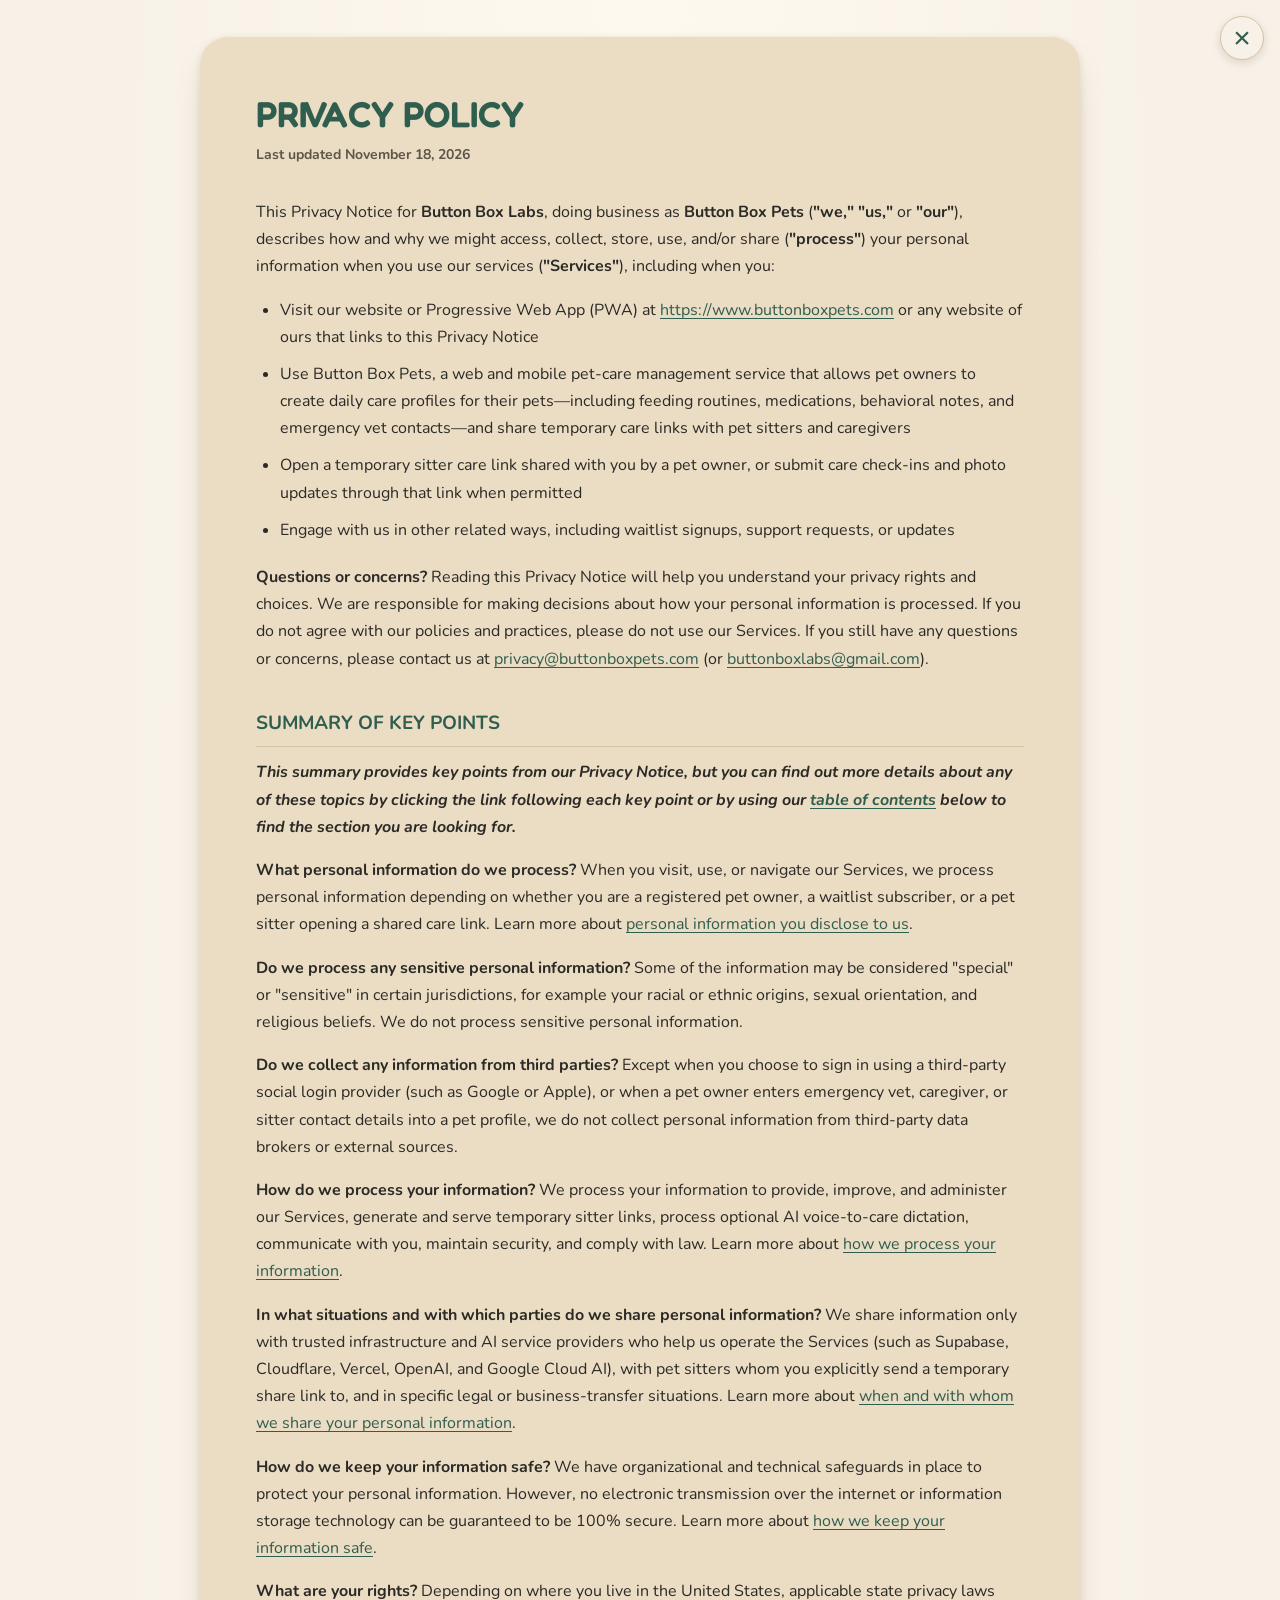
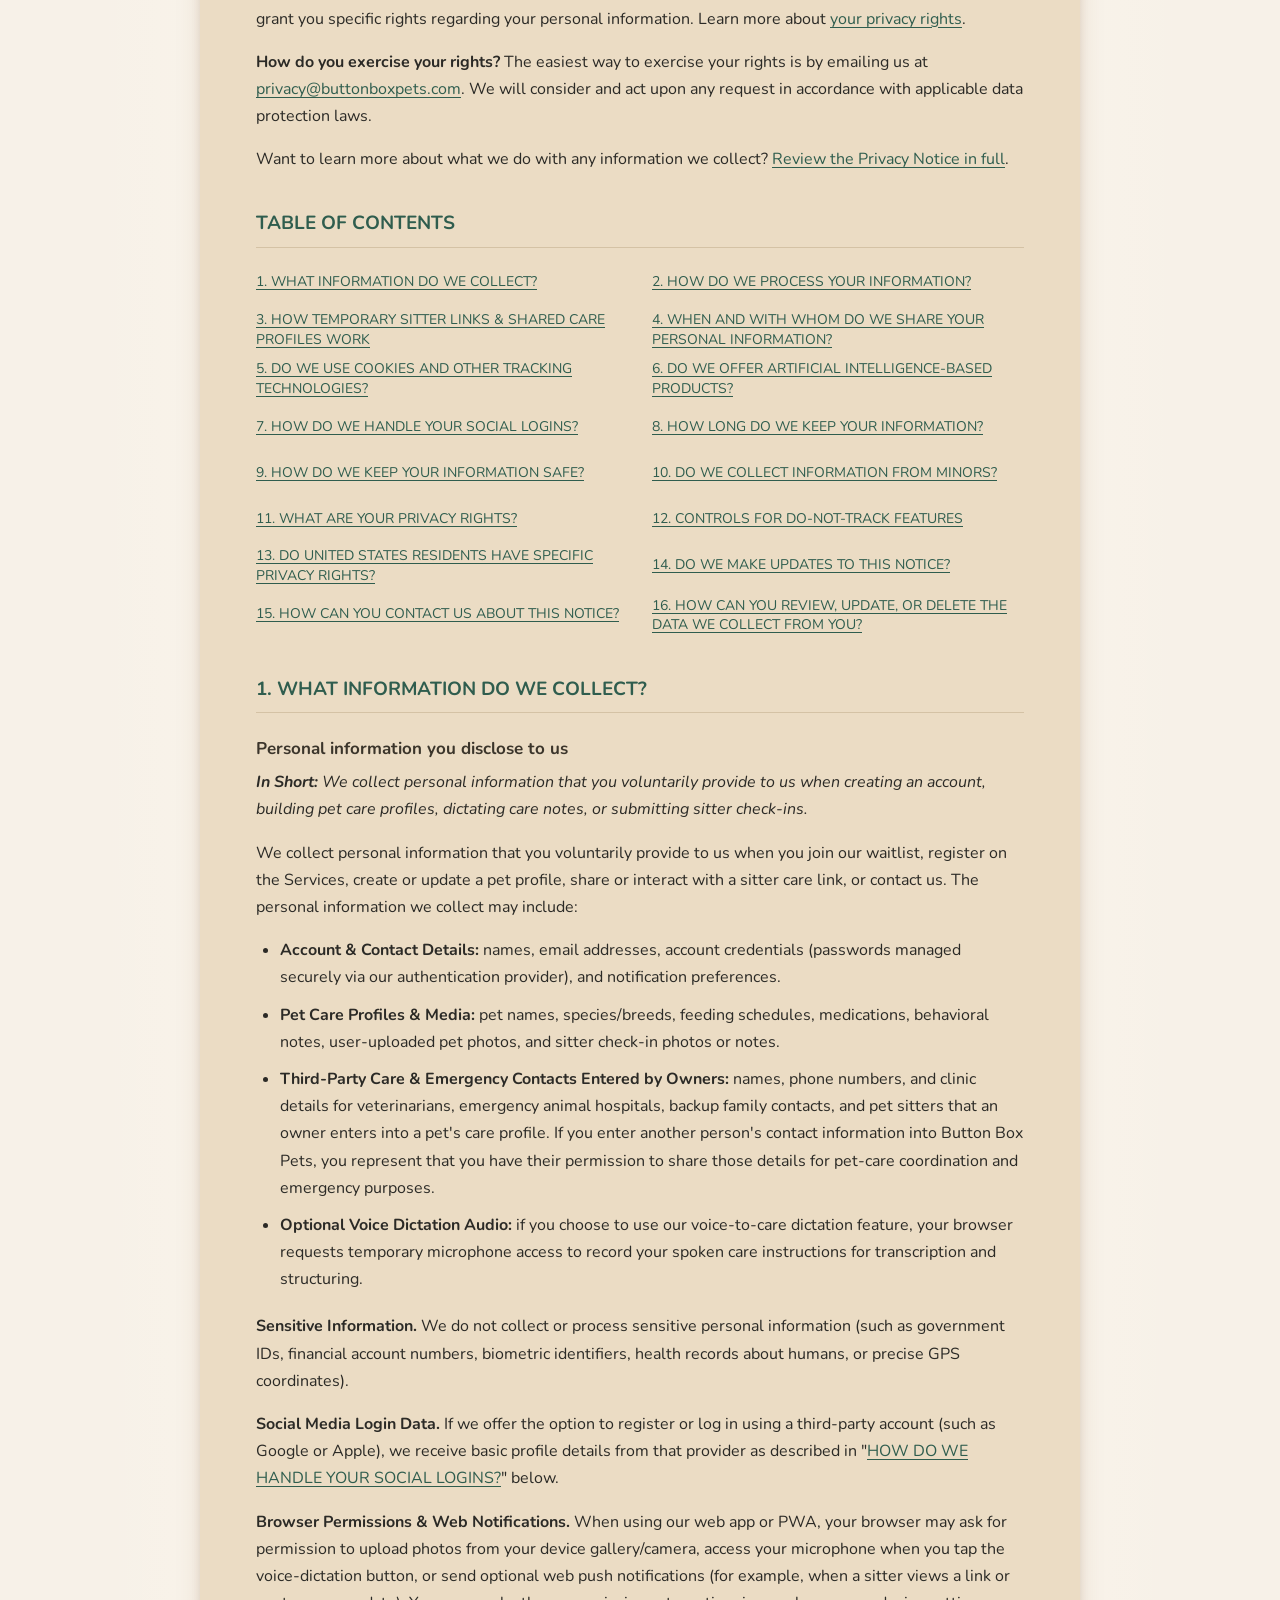
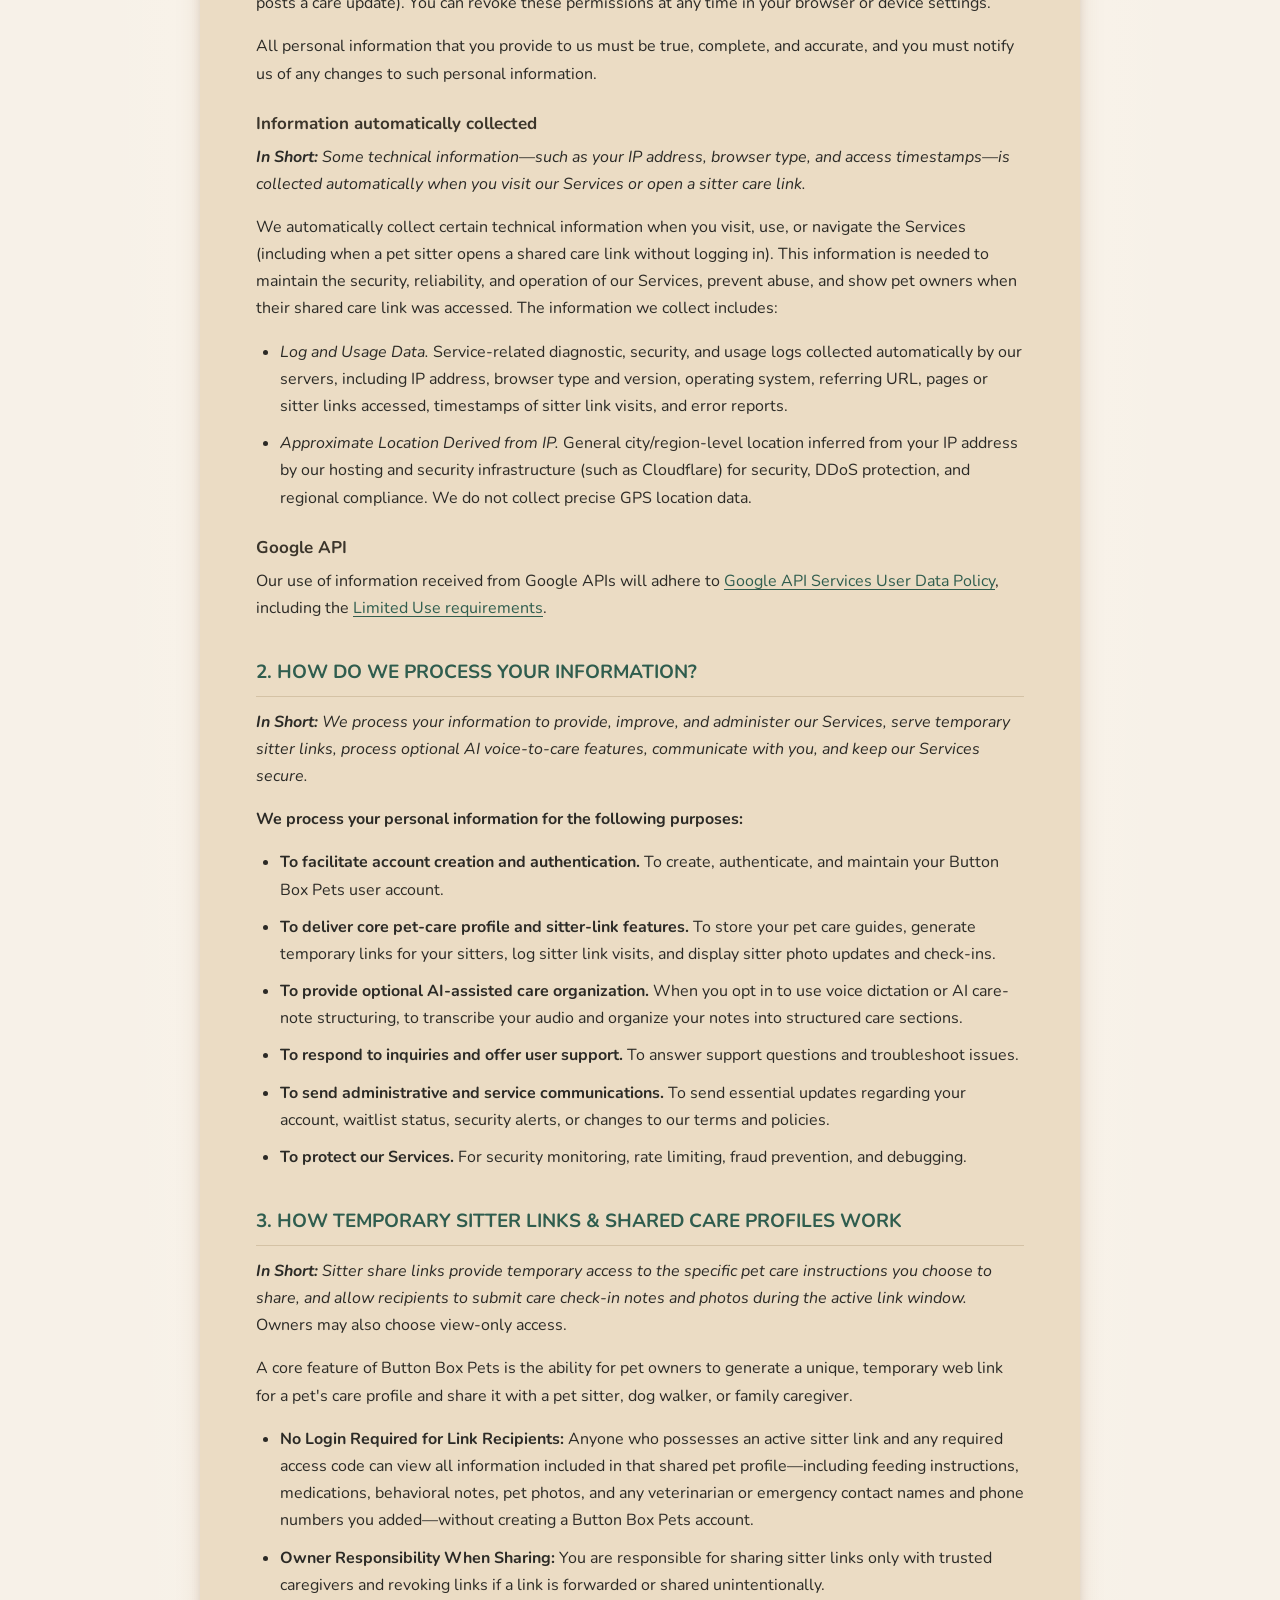
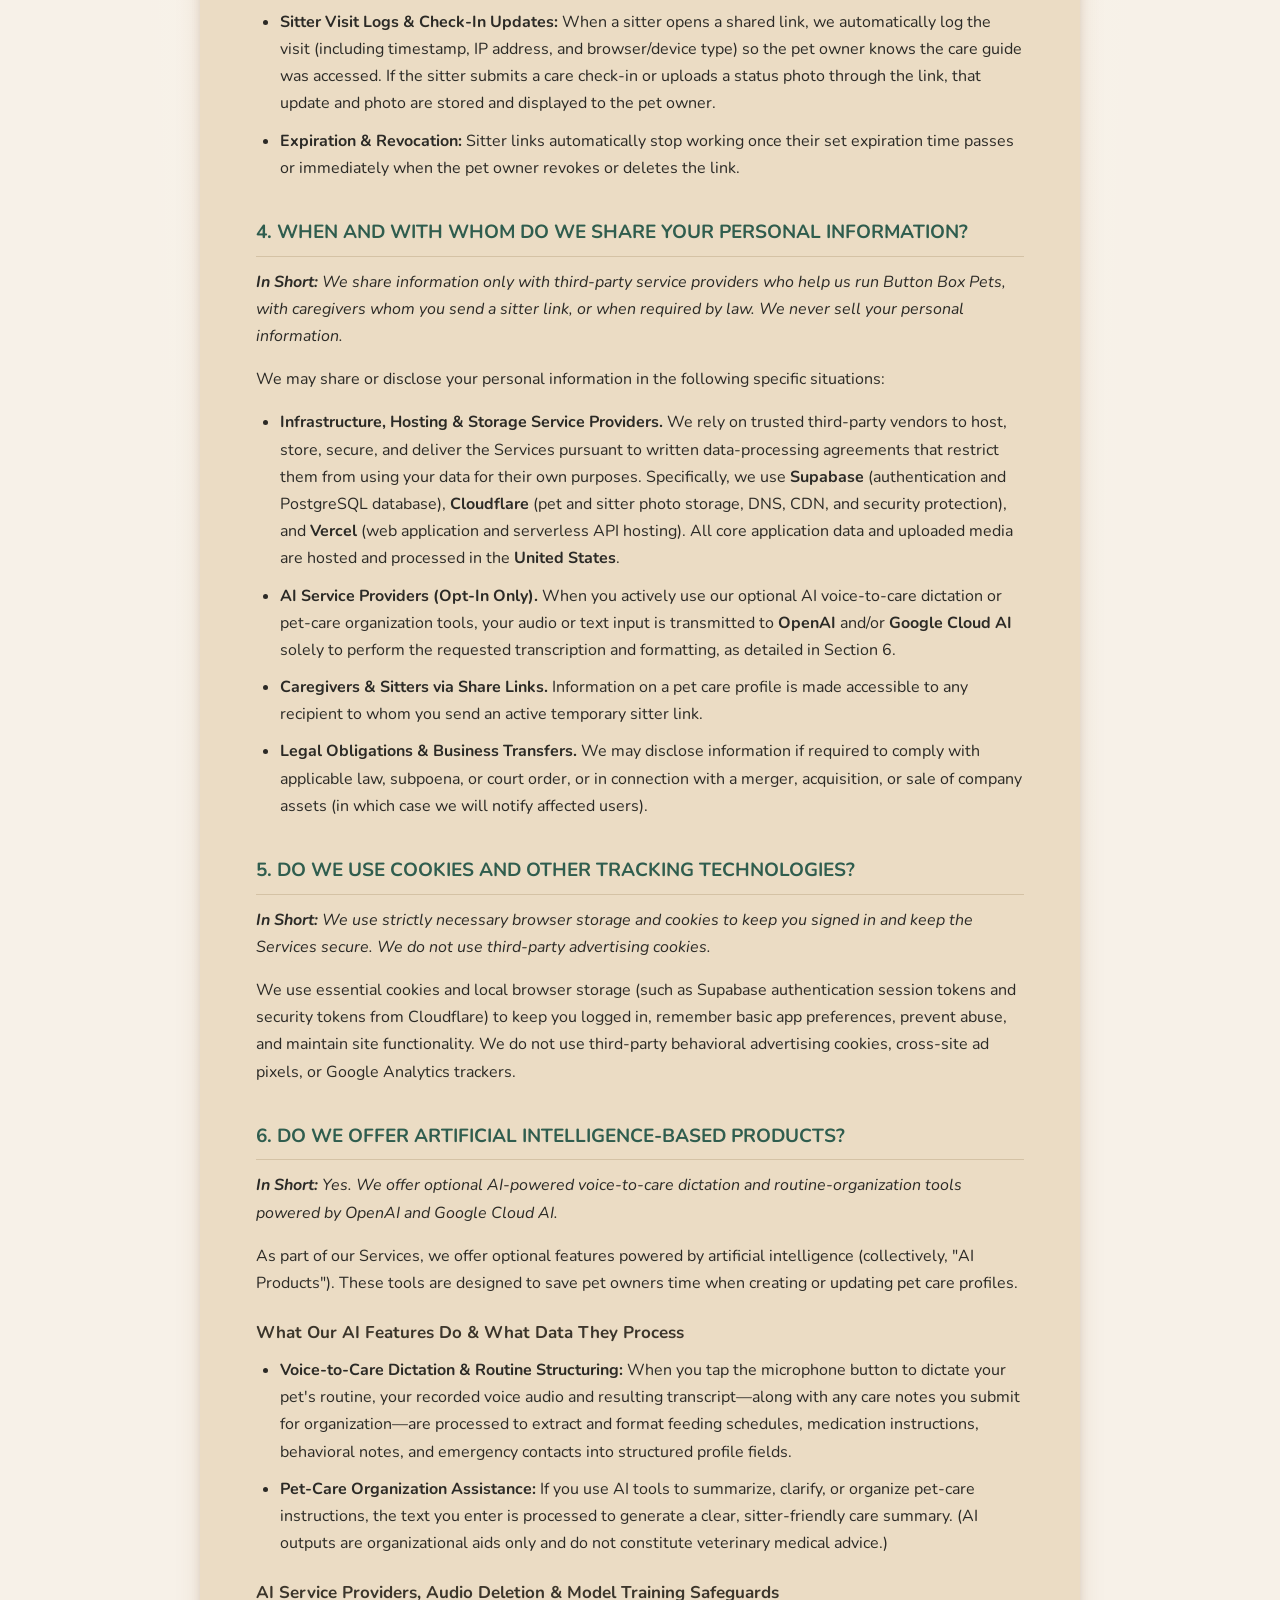
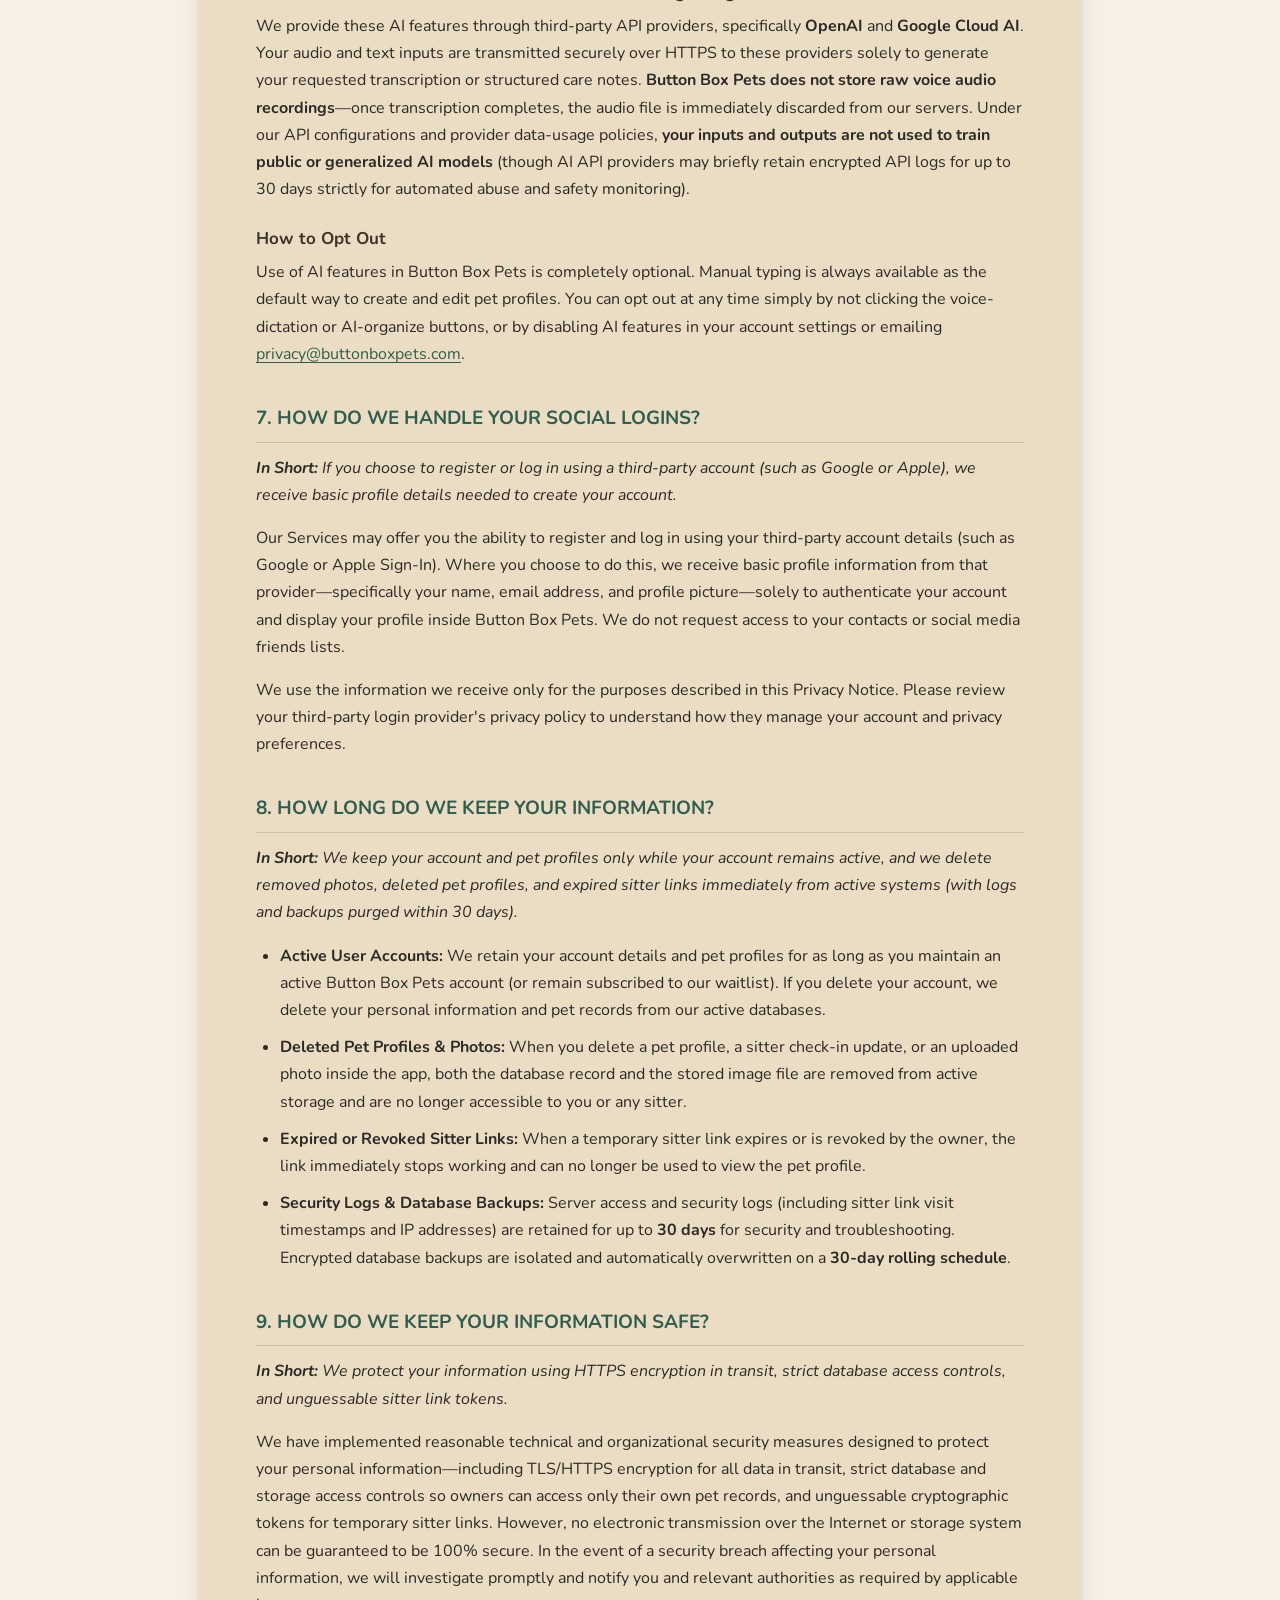
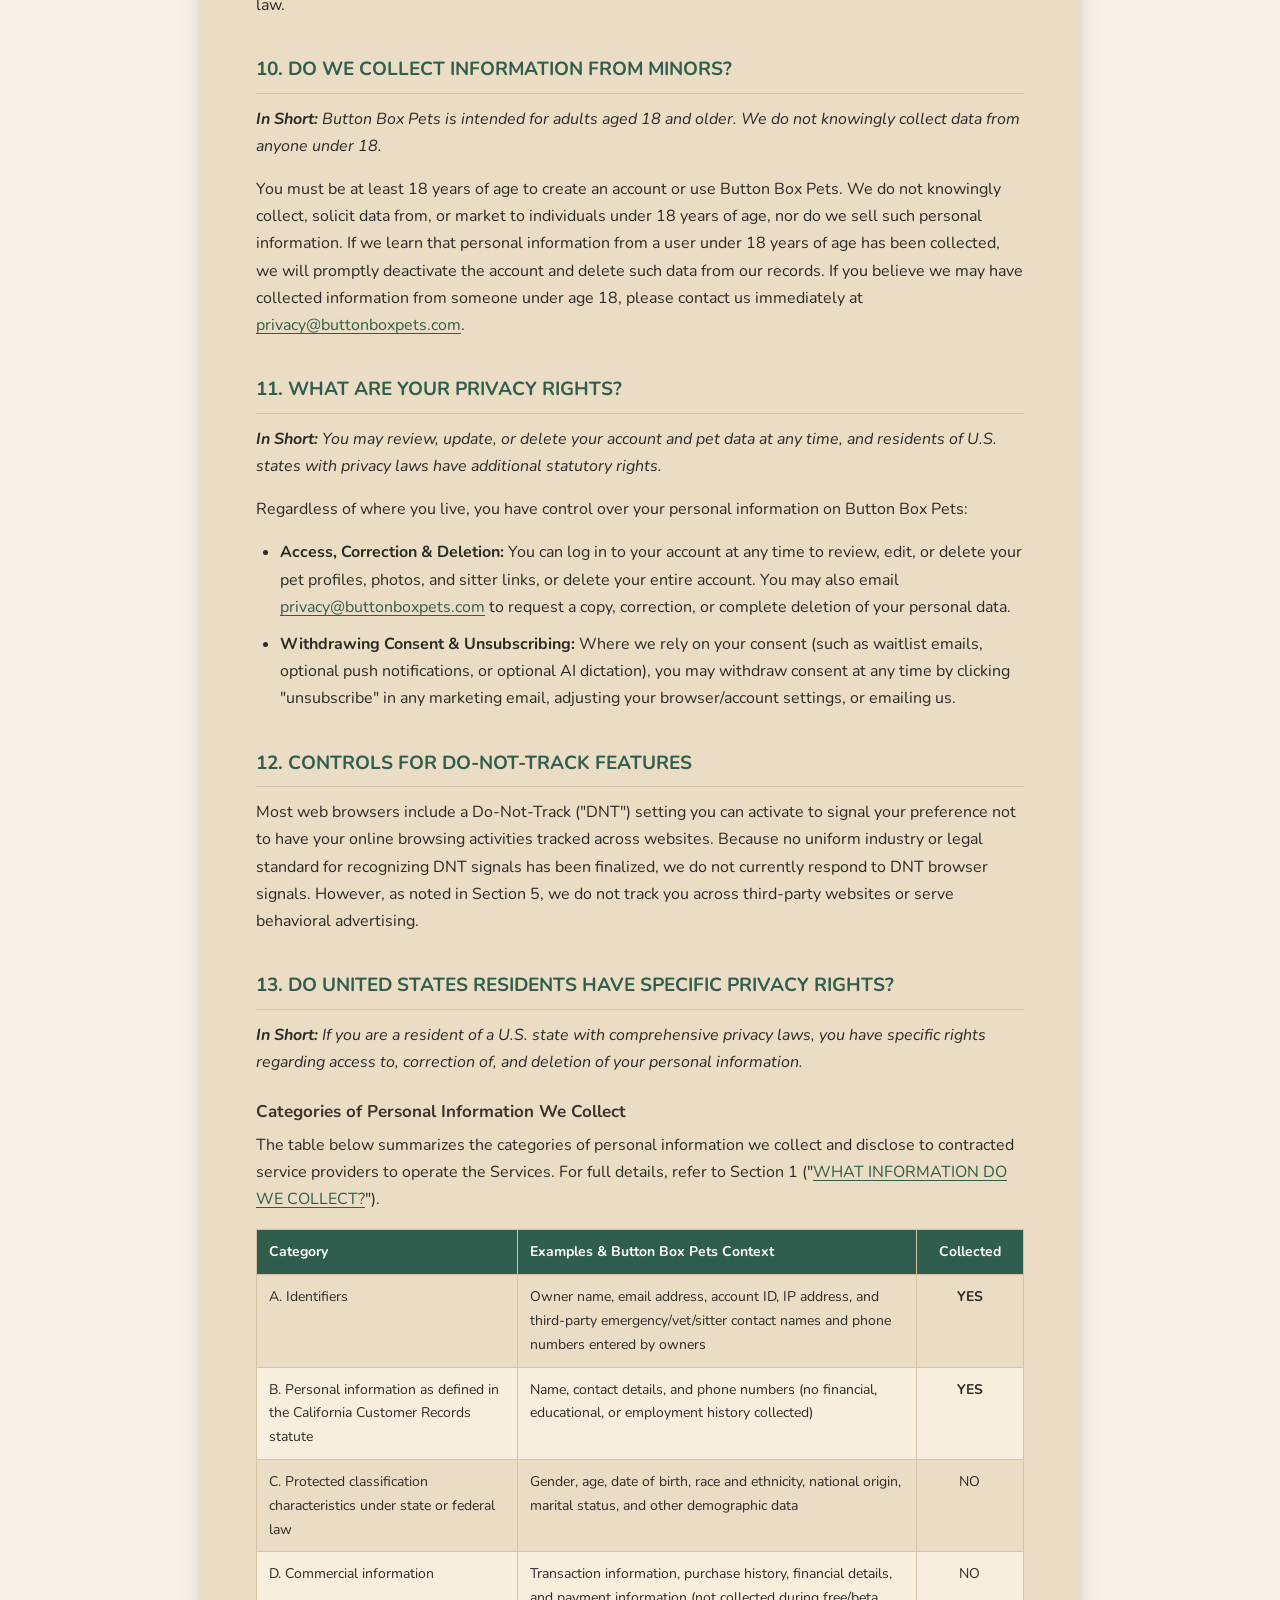
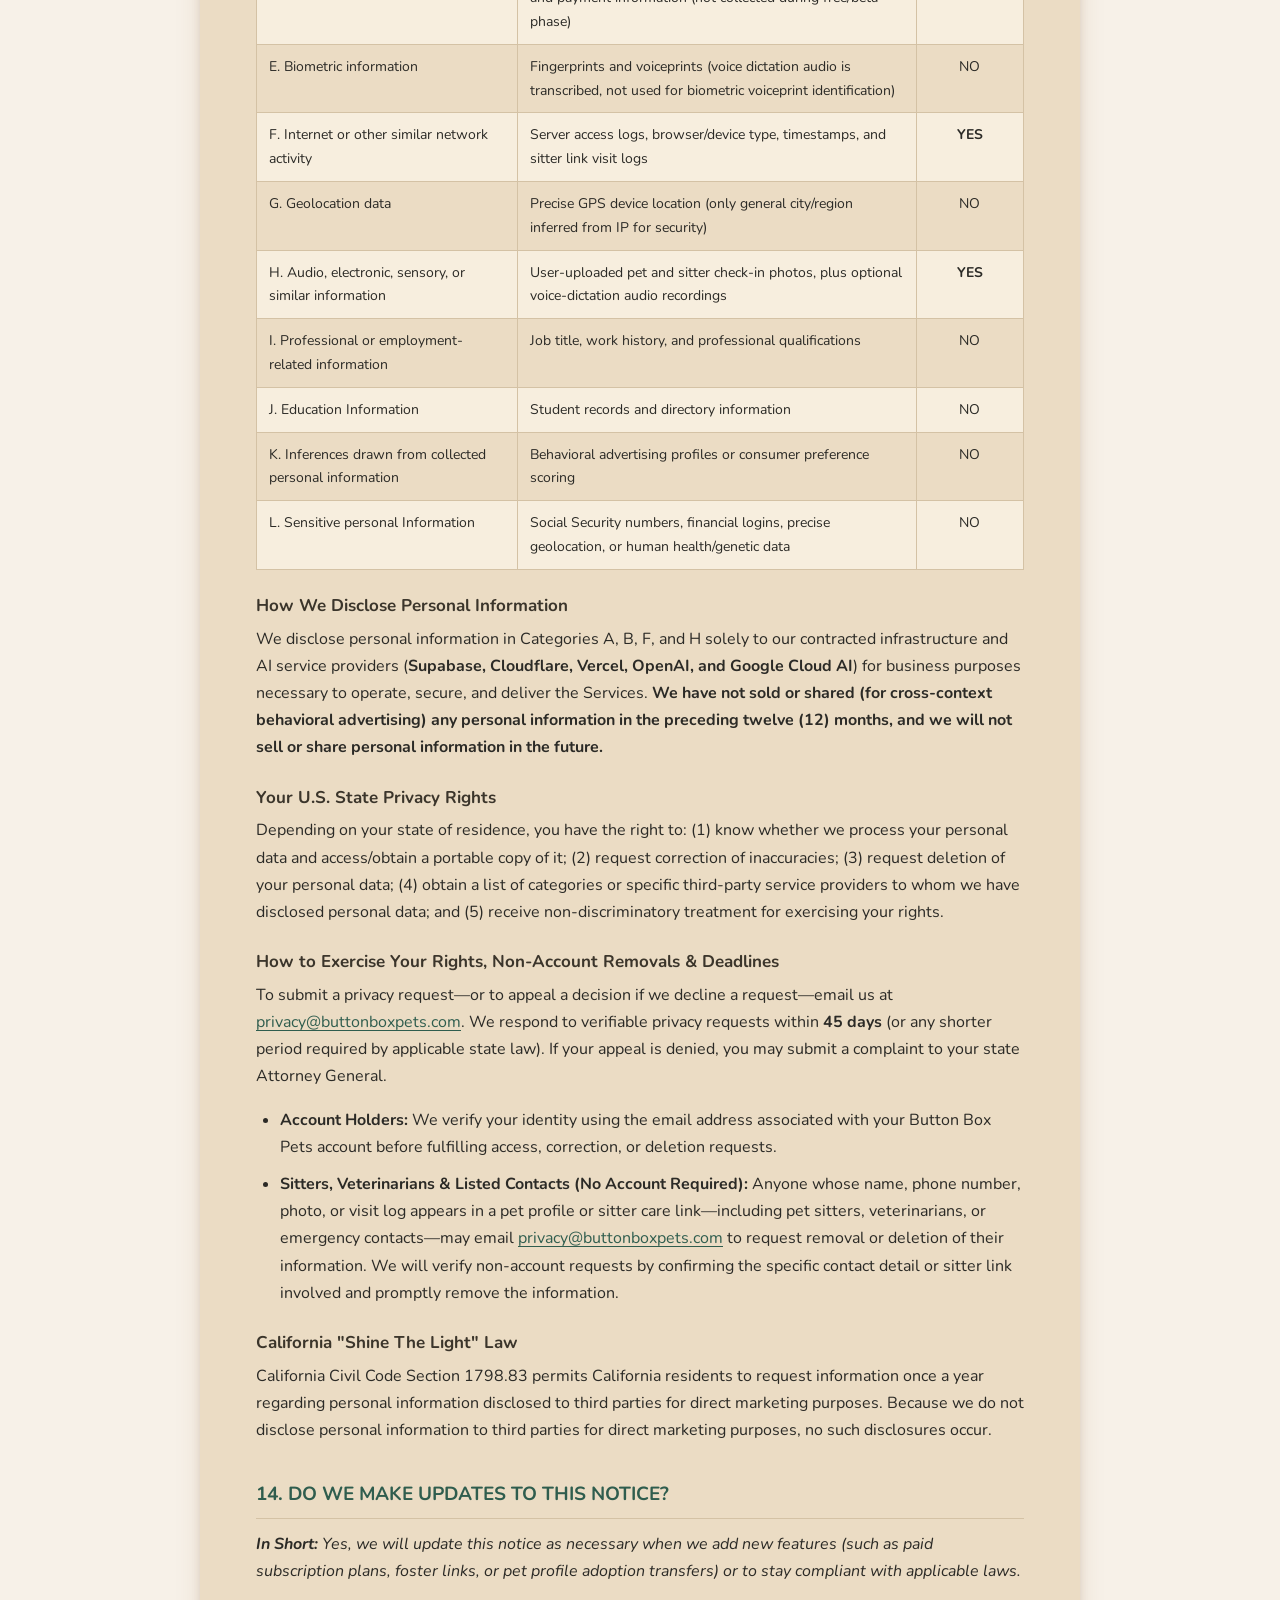
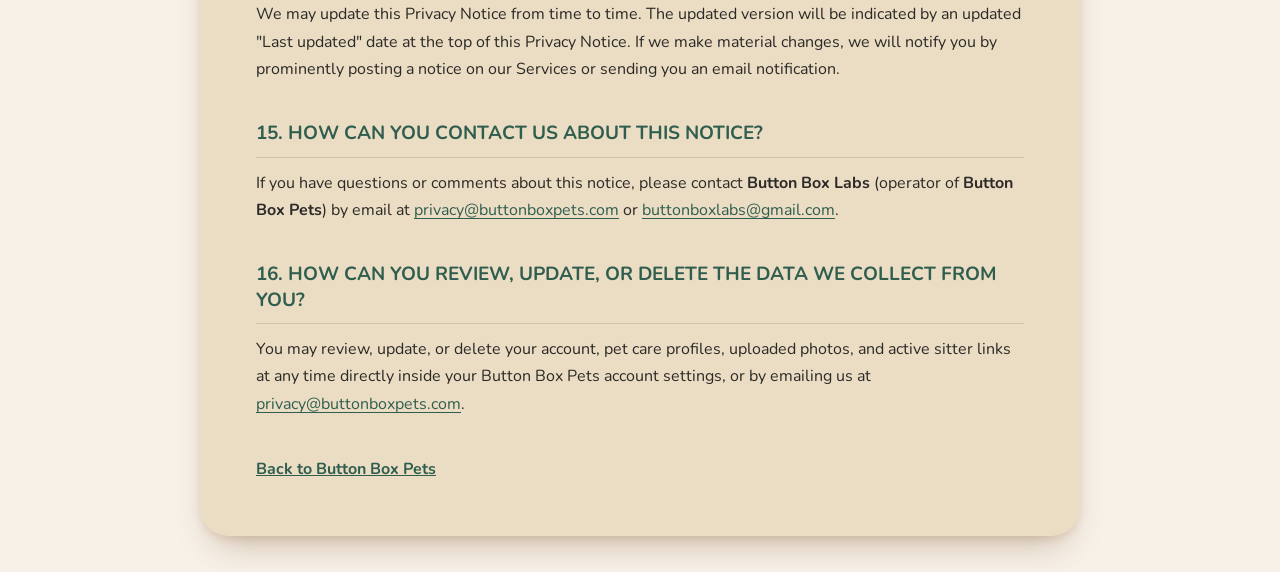
==== commit 7953dd44: "x for terms" ====
--- a/privacy.html
+++ b/privacy.html
@@ -12,6 +12,7 @@
   </head>
   <body class="legal-page">
     <main class="legal-card privacy-card">
+      <a class="legal-close" href="/" aria-label="Close and return to Button Box Pets home" title="Return to Button Box Pets home">&times;</a>
       <article id="privacy-content" class="bbp-privacy">
       <h1>PRIVACY POLICY</h1>
         <div class="subtitle">Last updated November 18, 2026</div>
--- a/legal.css
+++ b/legal.css
@@ -124,7 +124,34 @@
   line-height: 1.4;
 }
 
-.legal-card > a {
+.legal-close {
+  position: fixed;
+  top: 16px;
+  right: 16px;
+  z-index: 1;
+  display: grid;
+  width: 44px;
+  height: 44px;
+  place-items: center;
+  border: 1px solid var(--auth-border);
+  border-radius: 50%;
+  background: var(--auth-cream);
+  box-shadow: 0 3px 8px rgba(120,74,36,.18);
+  color: var(--auth-green);
+  font: 30px/1 Arial, sans-serif;
+  text-decoration: none;
+}
+
+.legal-close:hover {
+  background: var(--auth-glow);
+}
+
+.legal-close:focus-visible {
+  outline: 3px solid var(--auth-green);
+  outline-offset: 3px;
+}
+
+.legal-card > a:not(.legal-close) {
   display: inline-block;
   margin-top: 24px;
   color: var(--auth-green);
